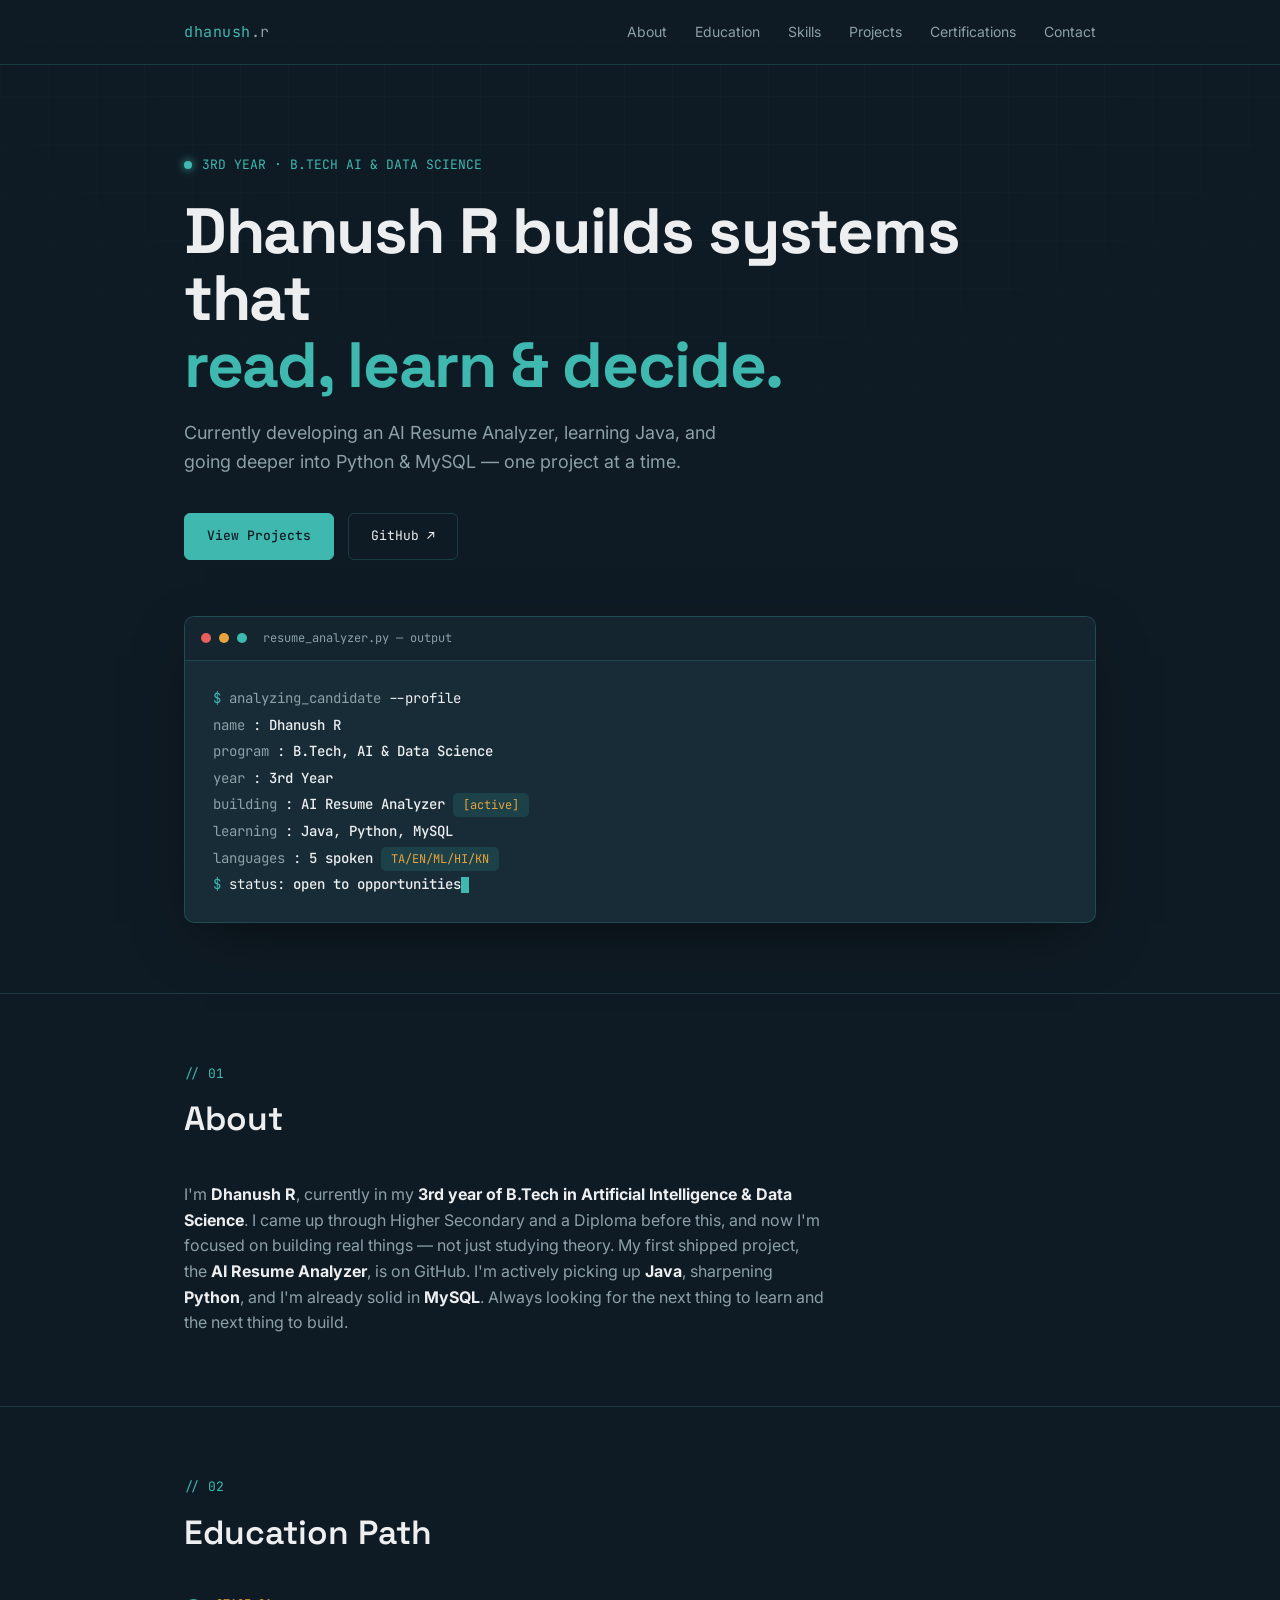
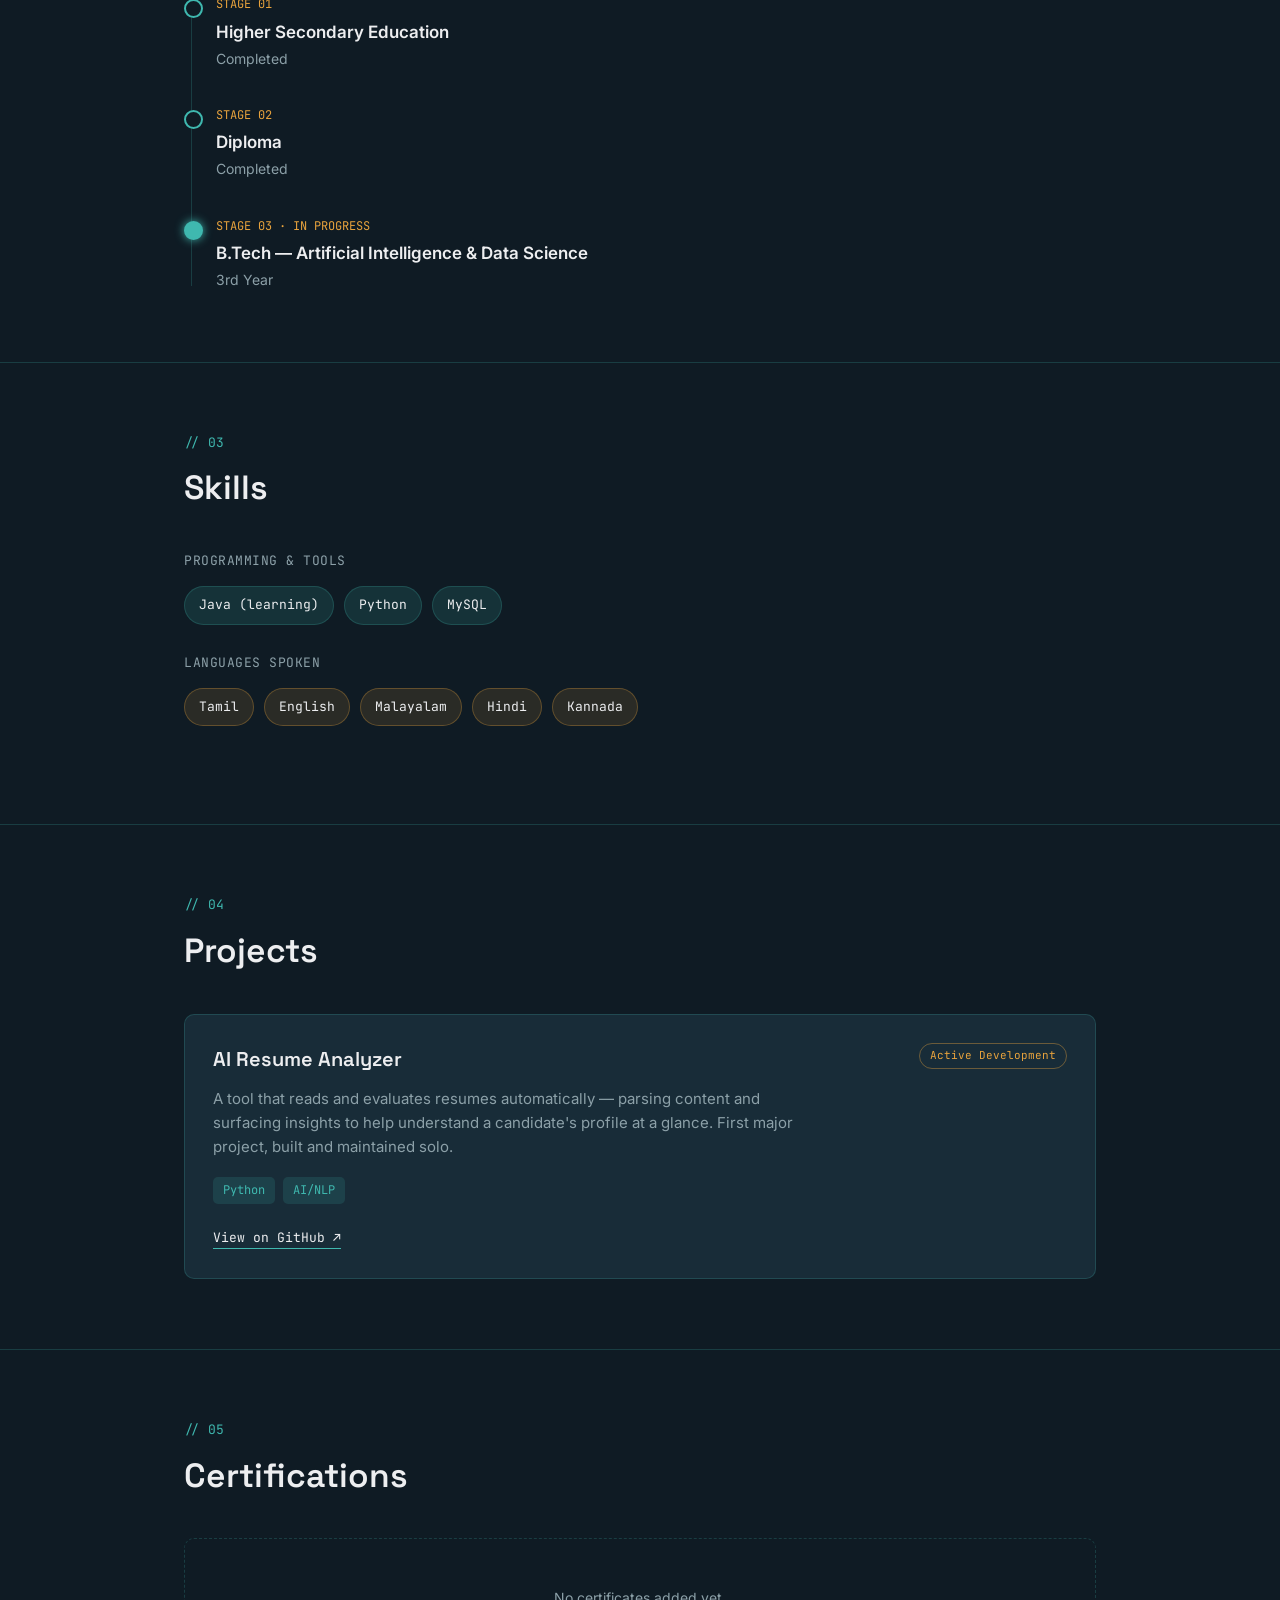
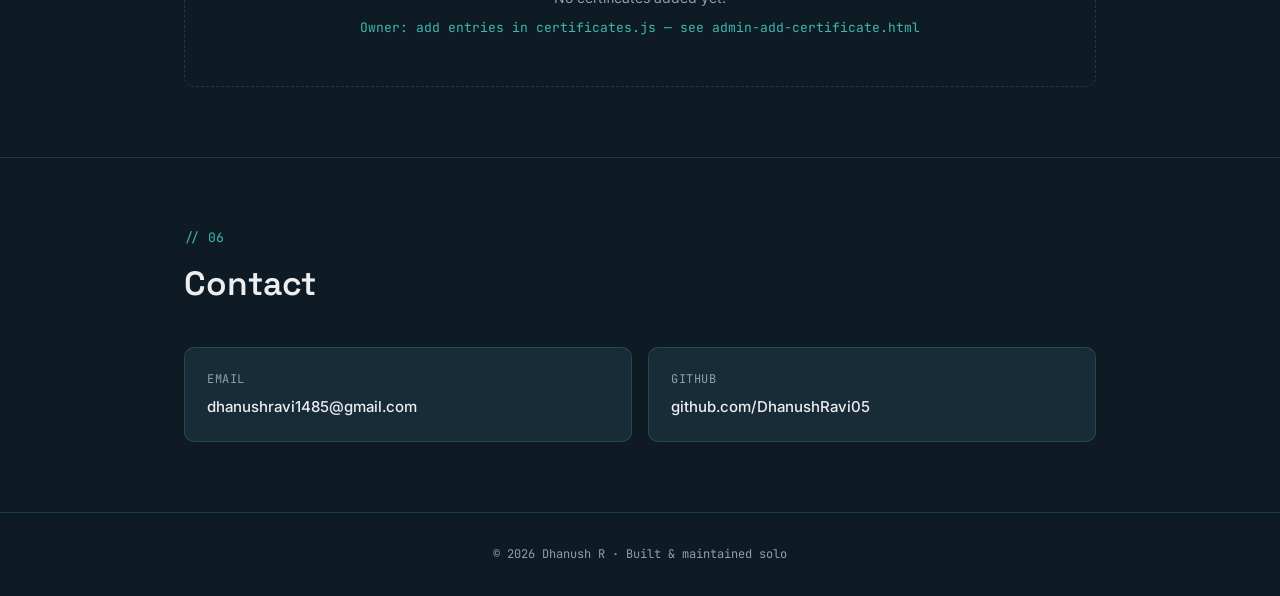
==== index.html @ d1882303 "Add files via upload" ====
<!DOCTYPE html>
<html lang="en">
<head>
<meta charset="UTF-8">
<meta name="viewport" content="width=device-width, initial-scale=1.0">
<title>Dhanush R — B.Tech AI & DS Student | Developer</title>
<meta name="description" content="Dhanush R — B.Tech AI & Data Science student, building AI Resume Analyzer and other projects.">
<link rel="preconnect" href="https://fonts.googleapis.com">
<link href="https://fonts.googleapis.com/css2?family=Space+Grotesk:wght@500;600;700&family=Inter:wght@400;500;600&family=JetBrains+Mono:wght@400;500&display=swap" rel="stylesheet">
<style>
  :root{
    --bg:#0F1B24;
    --bg-alt:#142530;
    --bg-panel:#182C38;
    --accent-cyan:#3FB8AF;
    --accent-cyan-dim:rgba(63,184,175,0.15);
    --accent-amber:#E8A33D;
    --text-primary:#EDEEF0;
    --text-muted:#8CA0A8;
    --border:rgba(63,184,175,0.22);
    --mono:'JetBrains Mono', monospace;
    --display:'Space Grotesk', sans-serif;
    --body-font:'Inter', sans-serif;
  }
  *{margin:0;padding:0;box-sizing:border-box;}
  html{scroll-behavior:smooth;}
  body{
    background:var(--bg);
    color:var(--text-primary);
    font-family:var(--body-font);
    line-height:1.6;
    overflow-x:hidden;
  }
  a{color:inherit;text-decoration:none;}
  .wrap{max-width:960px;margin:0 auto;padding:0 24px;}

  /* background scan grid */
  .grid-bg{
    position:fixed;inset:0;z-index:-1;
    background-image:
      linear-gradient(var(--border) 1px, transparent 1px),
      linear-gradient(90deg, var(--border) 1px, transparent 1px);
    background-size:48px 48px;
    opacity:0.12;
    mask-image:radial-gradient(ellipse 80% 60% at 50% 0%, black 40%, transparent 100%);
  }

  /* NAV */
  nav{
    position:sticky;top:0;z-index:50;
    backdrop-filter:blur(10px);
    background:rgba(15,27,36,0.75);
    border-bottom:1px solid var(--border);
  }
  nav .wrap{display:flex;justify-content:space-between;align-items:center;height:64px;}
  .logo{font-family:var(--mono);font-size:15px;color:var(--accent-cyan);letter-spacing:0.5px;}
  .logo span{color:var(--text-muted);}
  .navlinks{display:flex;gap:28px;font-size:14px;color:var(--text-muted);}
  .navlinks a:hover{color:var(--accent-cyan);}
  .navtoggle{display:none;background:none;border:none;color:var(--text-primary);font-size:22px;cursor:pointer;}
  @media(max-width:640px){
    .navlinks{position:fixed;top:64px;left:0;right:0;background:var(--bg-alt);flex-direction:column;padding:20px 24px;gap:16px;border-bottom:1px solid var(--border);transform:translateY(-150%);transition:transform .3s ease;}
    .navlinks.open{transform:translateY(0);}
    .navtoggle{display:block;}
  }

  /* HERO */
  .hero{padding:90px 0 70px;}
  .eyebrow{
    font-family:var(--mono);font-size:13px;color:var(--accent-cyan);
    display:flex;align-items:center;gap:10px;margin-bottom:22px;
  }
  .eyebrow::before{content:'';width:8px;height:8px;border-radius:50%;background:var(--accent-cyan);box-shadow:0 0 8px var(--accent-cyan);animation:pulse 2s infinite;}
  @keyframes pulse{0%,100%{opacity:1;}50%{opacity:0.3;}}

  .hero h1{
    font-family:var(--display);font-weight:700;
    font-size:clamp(2.4rem, 6vw, 4rem);
    line-height:1.05;letter-spacing:-0.02em;
    margin-bottom:20px;
  }
  .hero h1 .accent{color:var(--accent-cyan);}
  .hero p.tagline{
    font-size:18px;color:var(--text-muted);max-width:540px;margin-bottom:36px;
  }
  .hero-cta{display:flex;gap:14px;flex-wrap:wrap;margin-bottom:56px;}
  .btn{
    font-family:var(--mono);font-size:13px;padding:12px 22px;border-radius:6px;
    border:1px solid var(--border);transition:all .2s ease;display:inline-flex;align-items:center;gap:8px;
  }
  .btn-primary{background:var(--accent-cyan);color:var(--bg);border-color:var(--accent-cyan);font-weight:500;}
  .btn-primary:hover{background:#57c9c1;}
  .btn-ghost:hover{border-color:var(--accent-cyan);color:var(--accent-cyan);}

  /* TERMINAL PANEL — signature element */
  .terminal{
    background:var(--bg-panel);border:1px solid var(--border);border-radius:10px;
    overflow:hidden;box-shadow:0 20px 60px -20px rgba(0,0,0,0.6);
  }
  .terminal-head{
    display:flex;align-items:center;gap:8px;padding:12px 16px;
    background:var(--bg-alt);border-bottom:1px solid var(--border);
  }
  .dot{width:10px;height:10px;border-radius:50%;}
  .dot:nth-child(1){background:#E85D5D;}
  .dot:nth-child(2){background:var(--accent-amber);}
  .dot:nth-child(3){background:var(--accent-cyan);}
  .terminal-title{margin-left:8px;font-family:var(--mono);font-size:12px;color:var(--text-muted);}
  .terminal-body{padding:24px 28px;font-family:var(--mono);font-size:14px;line-height:1.9;min-height:210px;}
  .terminal-body .line{opacity:0;animation:fadeIn .4s forwards;}
  .terminal-body .prompt{color:var(--accent-cyan);}
  .terminal-body .key{color:var(--text-muted);}
  .terminal-body .val{color:var(--text-primary);font-weight:500;}
  .terminal-body .tag{color:var(--accent-amber);}
  .cursor{display:inline-block;width:8px;height:16px;background:var(--accent-cyan);vertical-align:middle;animation:blink 1s step-end infinite;}
  @keyframes fadeIn{to{opacity:1;}}
  @keyframes blink{50%{opacity:0;}}

  @media(prefers-reduced-motion:reduce){
    .terminal-body .line{animation:none;opacity:1;}
    .cursor{animation:none;}
    .eyebrow::before{animation:none;}
  }

  /* SECTIONS */
  section{padding:70px 0;border-top:1px solid var(--border);}
  .section-label{
    font-family:var(--mono);font-size:13px;color:var(--accent-cyan);margin-bottom:8px;
  }
  h2{font-family:var(--display);font-size:clamp(1.5rem,3.5vw,2.1rem);font-weight:600;margin-bottom:36px;}

  /* ABOUT */
  .about-text{max-width:640px;color:var(--text-muted);font-size:16px;}
  .about-text strong{color:var(--text-primary);}

  /* EDUCATION TIMELINE */
  .timeline{position:relative;padding-left:32px;}
  .timeline::before{content:'';position:absolute;left:7px;top:6px;bottom:6px;width:1px;background:var(--border);}
  .tl-item{position:relative;margin-bottom:36px;}
  .tl-item:last-child{margin-bottom:0;}
  .tl-item::before{
    content:'';position:absolute;left:-32px;top:4px;width:15px;height:15px;border-radius:50%;
    background:var(--bg);border:2px solid var(--accent-cyan);
  }
  .tl-item.current::before{background:var(--accent-cyan);box-shadow:0 0 10px var(--accent-cyan);}
  .tl-stage{font-family:var(--mono);font-size:12px;color:var(--accent-amber);margin-bottom:4px;}
  .tl-title{font-weight:600;font-size:17px;margin-bottom:2px;}
  .tl-sub{color:var(--text-muted);font-size:14px;}

  /* SKILLS */
  .skill-group{margin-bottom:28px;}
  .skill-group h3{font-family:var(--mono);font-size:13px;color:var(--text-muted);font-weight:400;margin-bottom:14px;text-transform:uppercase;letter-spacing:0.5px;}
  .chips{display:flex;flex-wrap:wrap;gap:10px;}
  .chip{
    font-family:var(--mono);font-size:13px;padding:8px 14px;border-radius:20px;
    border:1px solid var(--border);background:var(--accent-cyan-dim);color:var(--text-primary);
  }
  .chip.lang{background:rgba(232,163,61,0.12);border-color:rgba(232,163,61,0.3);}

  /* PROJECTS */
  .project-card{
    background:var(--bg-panel);border:1px solid var(--border);border-radius:10px;
    padding:28px;transition:border-color .2s ease, transform .2s ease;
  }
  .project-card:hover{border-color:var(--accent-cyan);transform:translateY(-2px);}
  .project-top{display:flex;justify-content:space-between;align-items:flex-start;gap:16px;flex-wrap:wrap;margin-bottom:12px;}
  .project-title{font-family:var(--display);font-size:20px;font-weight:600;}
  .project-status{font-family:var(--mono);font-size:11px;color:var(--accent-amber);border:1px solid rgba(232,163,61,0.4);padding:3px 10px;border-radius:20px;white-space:nowrap;}
  .project-desc{color:var(--text-muted);font-size:15px;margin-bottom:18px;max-width:600px;}
  .project-tags{display:flex;gap:8px;flex-wrap:wrap;margin-bottom:20px;}
  .tag{font-family:var(--mono);font-size:12px;color:var(--accent-cyan);background:var(--accent-cyan-dim);padding:4px 10px;border-radius:5px;}
  .project-links a{font-family:var(--mono);font-size:13px;color:var(--text-primary);border-bottom:1px solid var(--accent-cyan);padding-bottom:2px;}
  .project-links a:hover{color:var(--accent-cyan);}

  /* CERTIFICATIONS */
  .cert-grid{display:grid;grid-template-columns:repeat(auto-fill,minmax(240px,1fr));gap:16px;}
  .cert-card{
    background:var(--bg-panel);border:1px solid var(--border);border-radius:10px;padding:20px;
  }
  .cert-name{font-weight:600;font-size:15px;margin-bottom:4px;}
  .cert-issuer{color:var(--text-muted);font-size:13px;margin-bottom:10px;}
  .cert-year{font-family:var(--mono);font-size:12px;color:var(--accent-amber);}
  .cert-empty{
    grid-column:1/-1;text-align:center;padding:48px 24px;color:var(--text-muted);
    border:1px dashed var(--border);border-radius:10px;font-size:14px;
  }
  .cert-empty span{display:block;font-family:var(--mono);font-size:13px;color:var(--accent-cyan);margin-top:8px;}

  /* CONTACT */
  .contact-row{display:flex;gap:16px;flex-wrap:wrap;}
  .contact-card{
    flex:1;min-width:220px;background:var(--bg-panel);border:1px solid var(--border);border-radius:10px;
    padding:22px;display:flex;flex-direction:column;gap:6px;transition:border-color .2s ease;
  }
  .contact-card:hover{border-color:var(--accent-cyan);}
  .contact-label{font-family:var(--mono);font-size:12px;color:var(--text-muted);text-transform:uppercase;letter-spacing:0.5px;}
  .contact-value{font-size:15px;font-weight:500;word-break:break-word;}

  footer{padding:32px 0;text-align:center;color:var(--text-muted);font-family:var(--mono);font-size:12px;border-top:1px solid var(--border);}
</style>
</head>
<body>
<div class="grid-bg"></div>

<nav>
  <div class="wrap">
    <div class="logo">dhanush<span>.r</span></div>
    <div class="navlinks" id="navlinks">
      <a href="#about">About</a>
      <a href="#education">Education</a>
      <a href="#skills">Skills</a>
      <a href="#projects">Projects</a>
      <a href="#certifications">Certifications</a>
      <a href="#contact">Contact</a>
    </div>
    <button class="navtoggle" id="navtoggle" aria-label="Toggle menu">&#9776;</button>
  </div>
</nav>

<header class="hero">
  <div class="wrap">
    <div class="eyebrow">3RD YEAR &middot; B.TECH AI &amp; DATA SCIENCE</div>
    <h1>Dhanush R builds systems that<br><span class="accent">read, learn &amp; decide.</span></h1>
    <p class="tagline">Currently developing an AI Resume Analyzer, learning Java, and going deeper into Python &amp; MySQL — one project at a time.</p>
    <div class="hero-cta">
      <a href="#projects" class="btn btn-primary">View Projects</a>
      <a href="https://github.com/DhanushRavi05" target="_blank" class="btn btn-ghost">GitHub &#8599;</a>
    </div>

    <div class="terminal">
      <div class="terminal-head">
        <div class="dot"></div><div class="dot"></div><div class="dot"></div>
        <div class="terminal-title">resume_analyzer.py — output</div>
      </div>
      <div class="terminal-body" id="termBody"></div>
    </div>
  </div>
</header>

<section id="about">
  <div class="wrap">
    <div class="section-label">// 01</div>
    <h2>About</h2>
    <p class="about-text">
      I'm <strong>Dhanush R</strong>, currently in my <strong>3rd year of B.Tech in Artificial Intelligence &amp; Data Science</strong>.
      I came up through Higher Secondary and a Diploma before this, and now I'm focused on building real things —
      not just studying theory. My first shipped project, the <strong>AI Resume Analyzer</strong>, is on GitHub.
      I'm actively picking up <strong>Java</strong>, sharpening <strong>Python</strong>, and I'm already solid in <strong>MySQL</strong>.
      Always looking for the next thing to learn and the next thing to build.
    </p>
  </div>
</section>

<section id="education">
  <div class="wrap">
    <div class="section-label">// 02</div>
    <h2>Education Path</h2>
    <div class="timeline">
      <div class="tl-item">
        <div class="tl-stage">STAGE 01</div>
        <div class="tl-title">Higher Secondary Education</div>
        <div class="tl-sub">Completed</div>
      </div>
      <div class="tl-item">
        <div class="tl-stage">STAGE 02</div>
        <div class="tl-title">Diploma</div>
        <div class="tl-sub">Completed</div>
      </div>
      <div class="tl-item current">
        <div class="tl-stage">STAGE 03 &middot; IN PROGRESS</div>
        <div class="tl-title">B.Tech — Artificial Intelligence &amp; Data Science</div>
        <div class="tl-sub">3rd Year</div>
      </div>
    </div>
  </div>
</section>

<section id="skills">
  <div class="wrap">
    <div class="section-label">// 03</div>
    <h2>Skills</h2>
    <div class="skill-group">
      <h3>Programming &amp; Tools</h3>
      <div class="chips">
        <span class="chip">Java (learning)</span>
        <span class="chip">Python</span>
        <span class="chip">MySQL</span>
      </div>
    </div>
    <div class="skill-group">
      <h3>Languages Spoken</h3>
      <div class="chips">
        <span class="chip lang">Tamil</span>
        <span class="chip lang">English</span>
        <span class="chip lang">Malayalam</span>
        <span class="chip lang">Hindi</span>
        <span class="chip lang">Kannada</span>
      </div>
    </div>
  </div>
</section>

<section id="projects">
  <div class="wrap">
    <div class="section-label">// 04</div>
    <h2>Projects</h2>
    <div class="project-card">
      <div class="project-top">
        <div class="project-title">AI Resume Analyzer</div>
        <div class="project-status">Active Development</div>
      </div>
      <p class="project-desc">
        A tool that reads and evaluates resumes automatically — parsing content and surfacing insights to help
        understand a candidate's profile at a glance. First major project, built and maintained solo.
      </p>
      <div class="project-tags">
        <span class="tag">Python</span>
        <span class="tag">AI/NLP</span>
      </div>
      <div class="project-links">
        <a href="https://github.com/DhanushRavi05" target="_blank">View on GitHub &#8599;</a>
      </div>
    </div>
  </div>
</section>

<section id="certifications">
  <div class="wrap">
    <div class="section-label">// 05</div>
    <h2>Certifications</h2>
    <div class="cert-grid" id="certGrid">
      <!-- populated by certificates.js -->
    </div>
  </div>
</section>

<section id="contact">
  <div class="wrap">
    <div class="section-label">// 06</div>
    <h2>Contact</h2>
    <div class="contact-row">
      <a class="contact-card" href="mailto:dhanushravi1485@gmail.com">
        <span class="contact-label">Email</span>
        <span class="contact-value">dhanushravi1485@gmail.com</span>
      </a>
      <a class="contact-card" href="https://github.com/DhanushRavi05" target="_blank">
        <span class="contact-label">GitHub</span>
        <span class="contact-value">github.com/DhanushRavi05</span>
      </a>
      <!-- LinkedIn card: add once link is shared -->
    </div>
  </div>
</section>

<footer>
  &copy; 2026 Dhanush R &middot; Built &amp; maintained solo
</footer>

<script src="certificates.js"></script>
<script>
  // mobile nav toggle
  document.getElementById('navtoggle').addEventListener('click', function(){
    document.getElementById('navlinks').classList.toggle('open');
  });

  // terminal typing sequence
  const lines = [
    {html:'<span class="prompt">$</span> <span class="key">analyzing_candidate</span> --profile'},
    {html:'<span class="key">name</span>       : <span class="val">Dhanush R</span>'},
    {html:'<span class="key">program</span>    : <span class="val">B.Tech, AI &amp; Data Science</span>'},
    {html:'<span class="key">year</span>       : <span class="val">3rd Year</span>'},
    {html:'<span class="key">building</span>   : <span class="val">AI Resume Analyzer</span> <span class="tag">[active]</span>'},
    {html:'<span class="key">learning</span>   : <span class="val">Java</span>, <span class="val">Python</span>, <span class="val">MySQL</span>'},
    {html:'<span class="key">languages</span>  : <span class="val">5 spoken</span> <span class="tag">TA/EN/ML/HI/KN</span>'},
    {html:'<span class="prompt">$</span> status: <span class="val">open to opportunities</span><span class="cursor"></span>'}
  ];
  const body = document.getElementById('termBody');
  const reduced = window.matchMedia('(prefers-reduced-motion: reduce)').matches;

  function typeLines(){
    lines.forEach((l, i) => {
      const div = document.createElement('div');
      div.className = 'line';
      div.innerHTML = l.html;
      div.style.animationDelay = reduced ? '0s' : (i * 0.28) + 's';
      body.appendChild(div);
    });
  }
  typeLines();

  // populate certificates from certificates.js (window.CERTIFICATES array)
  function renderCerts(){
    const grid = document.getElementById('certGrid');
    const certs = window.CERTIFICATES || [];
    if(certs.length === 0){
      grid.innerHTML = '<div class="cert-empty">No certificates added yet.<span>Owner: add entries in certificates.js — see admin-add-certificate.html</span></div>';
      return;
    }
    grid.innerHTML = certs.map(c => `
      <div class="cert-card">
        <div class="cert-name">${c.name}</div>
        <div class="cert-issuer">${c.issuer}</div>
        <div class="cert-year">${c.year}${c.link ? ' &middot; <a href="'+c.link+'" target="_blank" style="color:var(--accent-cyan)">view</a>' : ''}</div>
      </div>
    `).join('');
  }
  renderCerts();
</script>
</body>
</html>
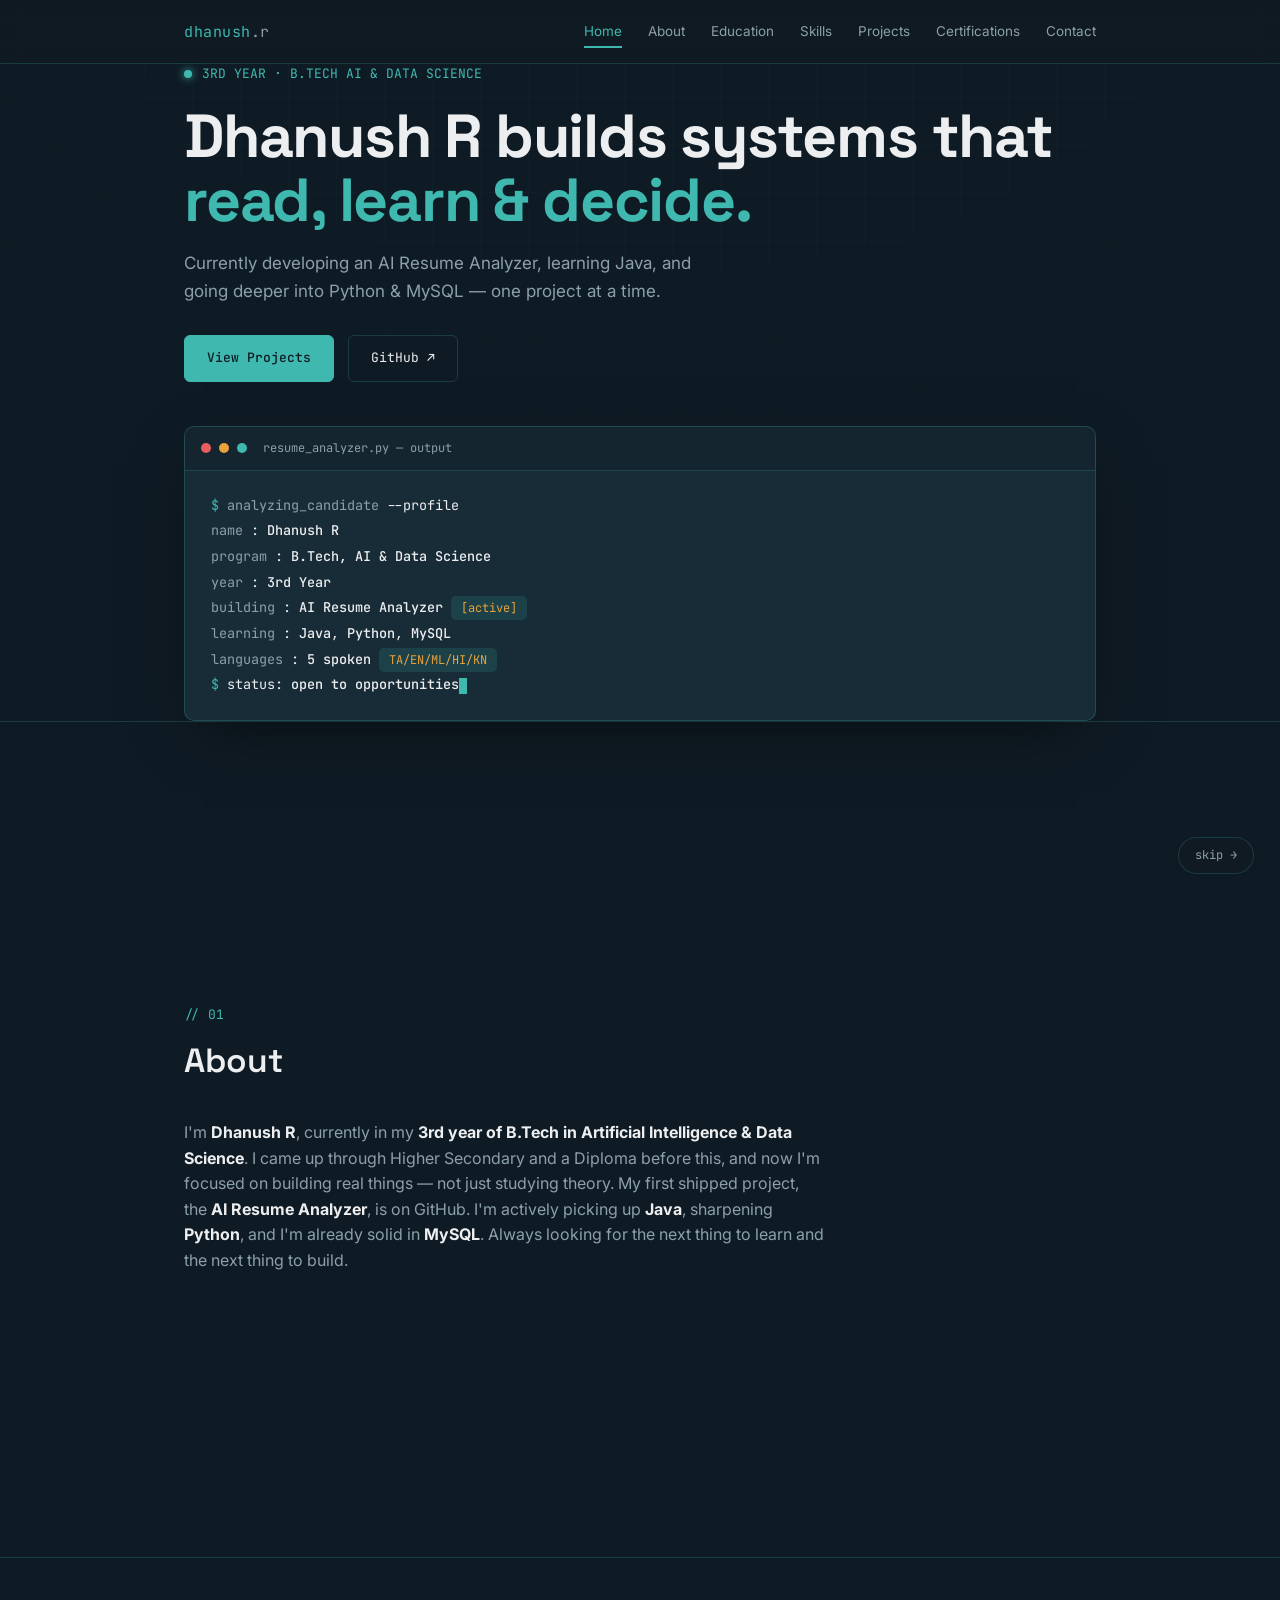
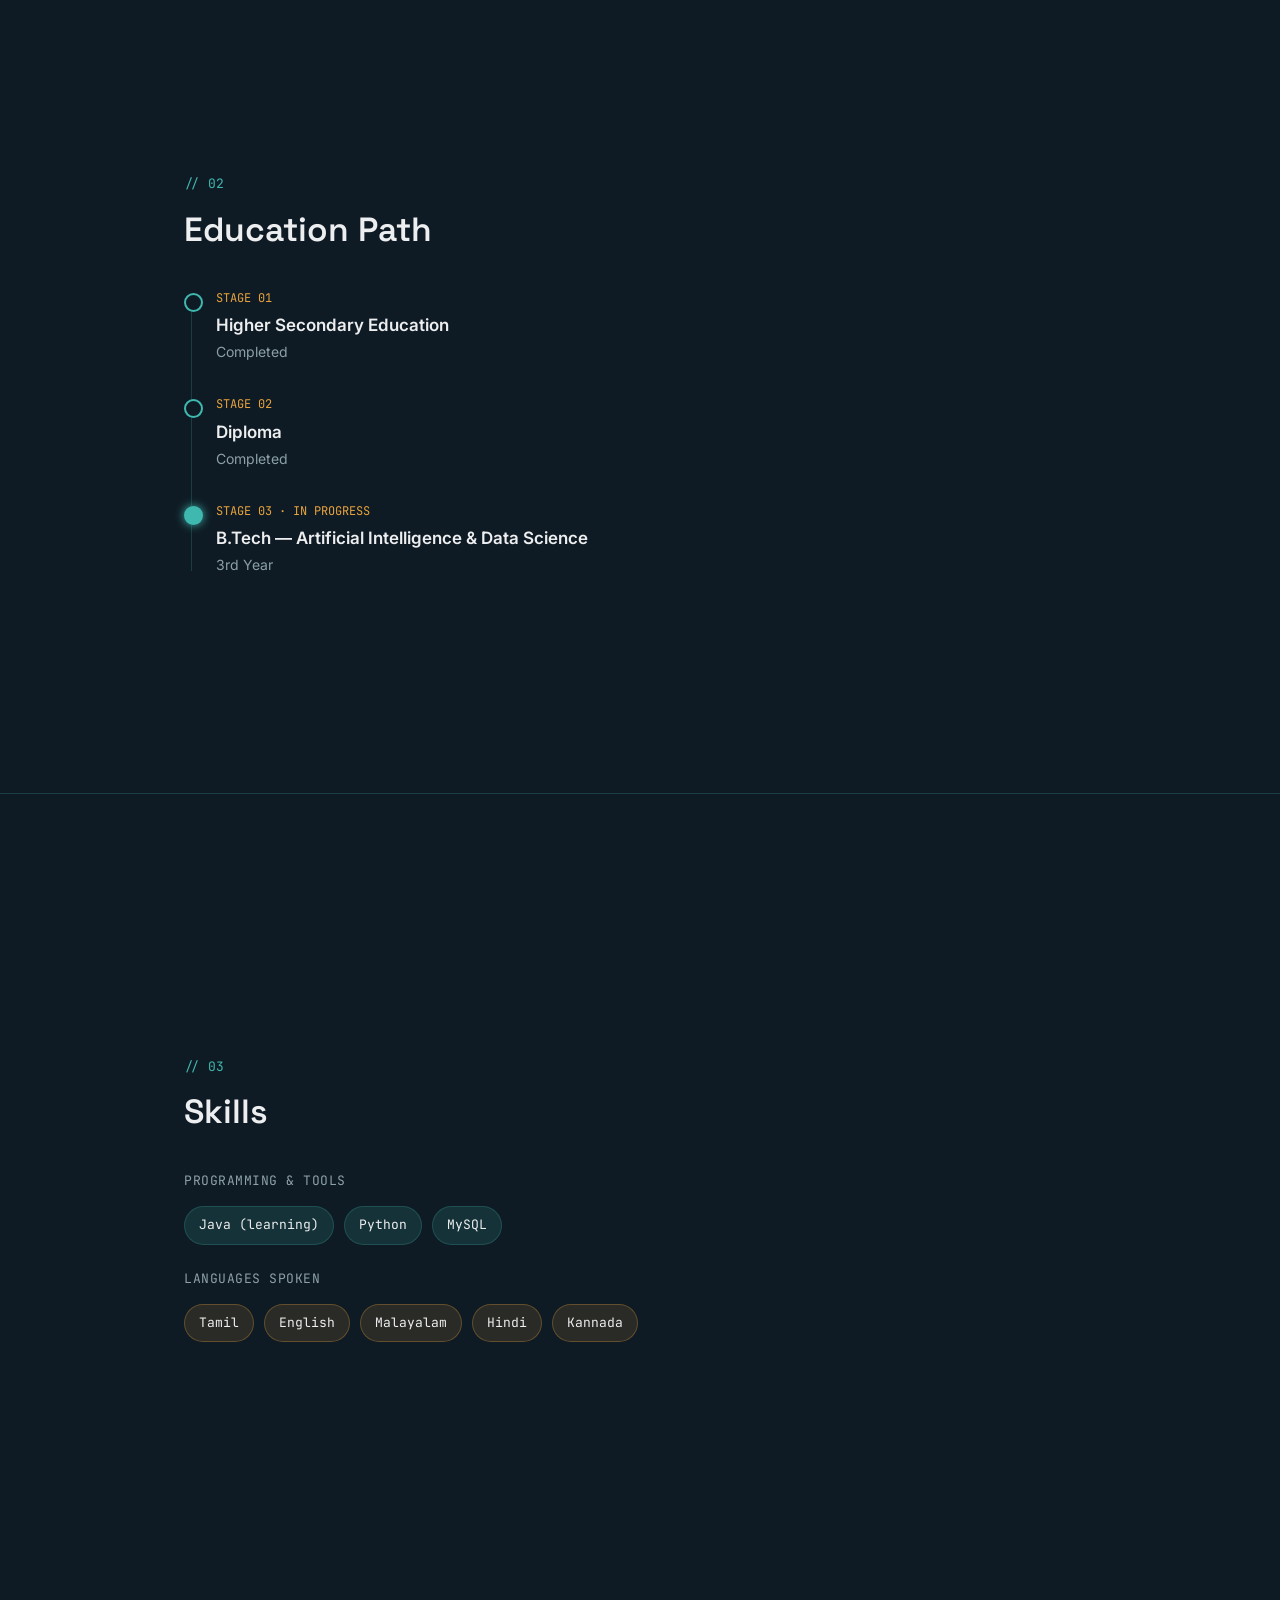
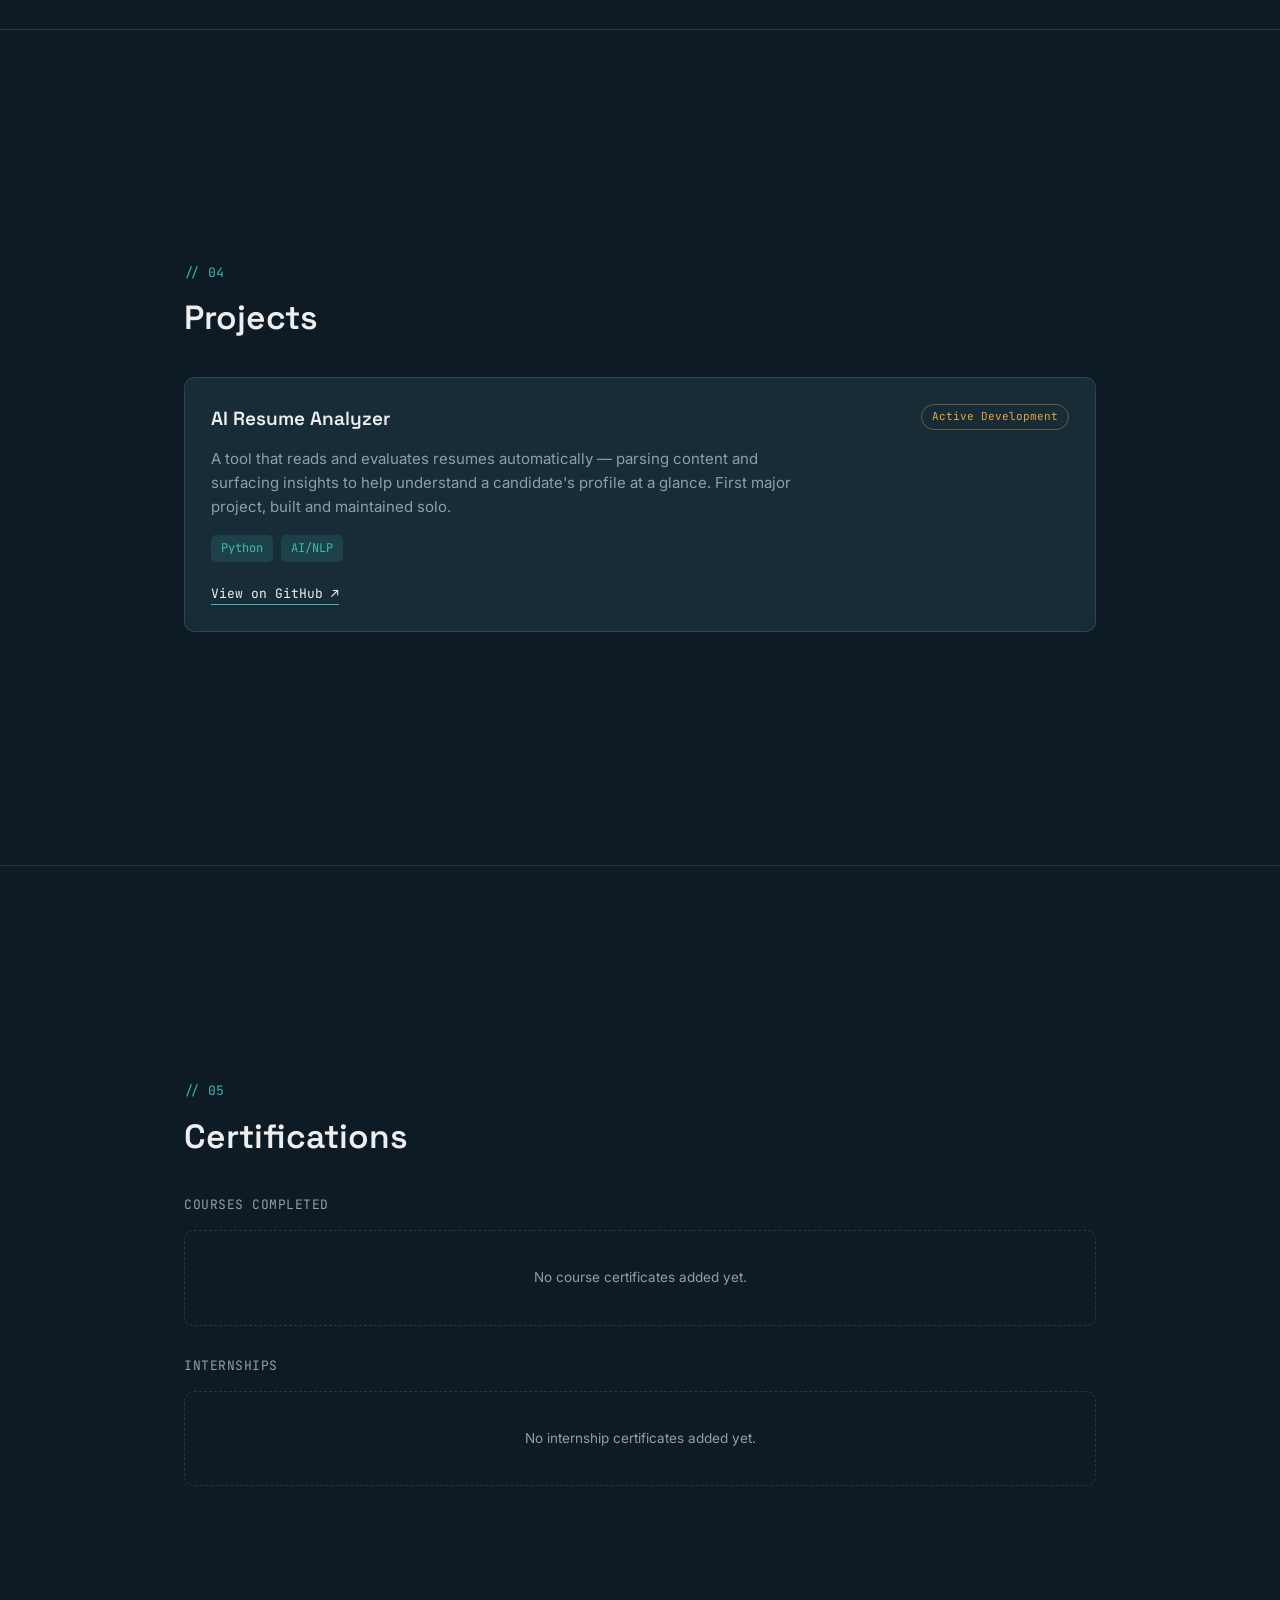
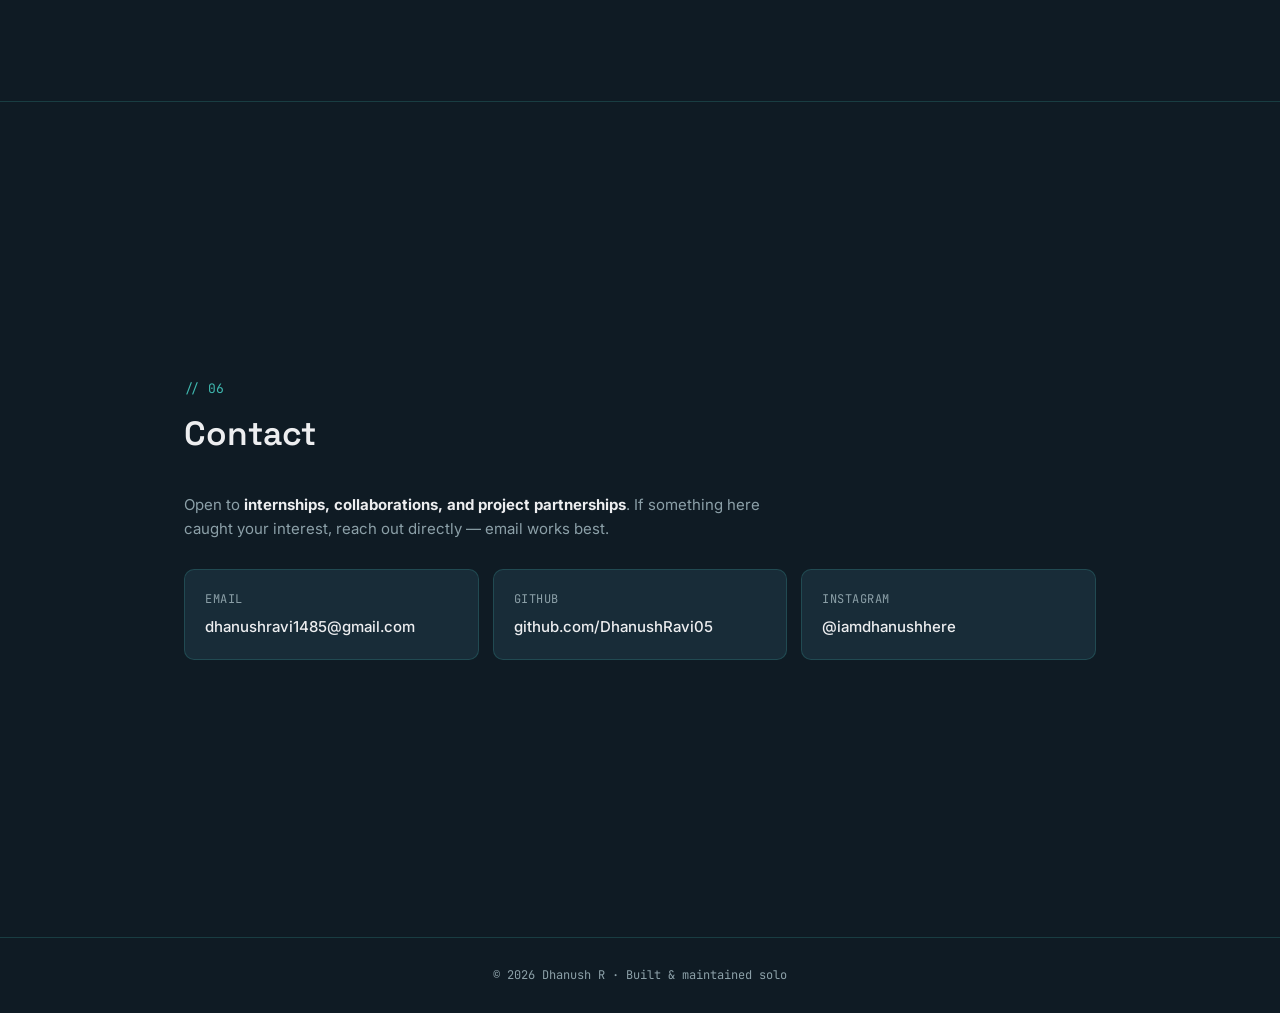
==== commit e6cd36a0: "Add files via upload" ====
--- a/index.html
+++ b/index.html
@@ -21,92 +21,76 @@
     --mono:'JetBrains Mono', monospace;
     --display:'Space Grotesk', sans-serif;
     --body-font:'Inter', sans-serif;
+    --nav-h:64px;
   }
   *{margin:0;padding:0;box-sizing:border-box;}
-  html{scroll-behavior:smooth;}
-  body{
-    background:var(--bg);
-    color:var(--text-primary);
-    font-family:var(--body-font);
-    line-height:1.6;
-    overflow-x:hidden;
-  }
+  html{scroll-behavior:smooth;scroll-snap-type:y proximity;}
+  body{background:var(--bg);color:var(--text-primary);font-family:var(--body-font);line-height:1.6;overflow-x:hidden;}
+  body.locked{overflow:hidden;height:100vh;}
   a{color:inherit;text-decoration:none;}
-  .wrap{max-width:960px;margin:0 auto;padding:0 24px;}
-
-  /* background scan grid */
+  .wrap{max-width:960px;margin:0 auto;padding:0 24px;width:100%;}
+
   .grid-bg{
     position:fixed;inset:0;z-index:-1;
-    background-image:
-      linear-gradient(var(--border) 1px, transparent 1px),
-      linear-gradient(90deg, var(--border) 1px, transparent 1px);
-    background-size:48px 48px;
-    opacity:0.12;
+    background-image:linear-gradient(var(--border) 1px, transparent 1px), linear-gradient(90deg, var(--border) 1px, transparent 1px);
+    background-size:48px 48px;opacity:0.12;
     mask-image:radial-gradient(ellipse 80% 60% at 50% 0%, black 40%, transparent 100%);
   }
 
-  /* NAV */
-  nav{
-    position:sticky;top:0;z-index:50;
-    backdrop-filter:blur(10px);
-    background:rgba(15,27,36,0.75);
-    border-bottom:1px solid var(--border);
-  }
-  nav .wrap{display:flex;justify-content:space-between;align-items:center;height:64px;}
+  #introOverlay{
+    position:fixed;inset:0;z-index:9999;background:var(--bg);
+    display:flex;align-items:center;justify-content:center;padding:24px;
+    transition:opacity .6s ease;
+  }
+  #introOverlay.fade-out{opacity:0;pointer-events:none;}
+  .intro-terminal{width:100%;max-width:640px;background:var(--bg-panel);border:1px solid var(--border);border-radius:10px;overflow:hidden;box-shadow:0 30px 80px -20px rgba(0,0,0,0.7);}
+  .intro-terminal .terminal-head{display:flex;align-items:center;gap:8px;padding:12px 16px;background:var(--bg-alt);border-bottom:1px solid var(--border);}
+  .intro-terminal .terminal-body{padding:26px 28px;font-family:var(--mono);font-size:14px;line-height:2;min-height:230px;}
+  .intro-skip{position:fixed;bottom:26px;right:26px;z-index:10000;font-family:var(--mono);font-size:12px;color:var(--text-muted);border:1px solid var(--border);padding:8px 16px;border-radius:20px;background:rgba(15,27,36,0.6);cursor:pointer;}
+  .intro-skip:hover{color:var(--accent-cyan);border-color:var(--accent-cyan);}
+
+  nav{position:sticky;top:0;z-index:50;height:var(--nav-h);backdrop-filter:blur(10px);background:rgba(15,27,36,0.8);border-bottom:1px solid var(--border);}
+  nav .wrap{display:flex;justify-content:space-between;align-items:center;height:100%;}
   .logo{font-family:var(--mono);font-size:15px;color:var(--accent-cyan);letter-spacing:0.5px;}
   .logo span{color:var(--text-muted);}
-  .navlinks{display:flex;gap:28px;font-size:14px;color:var(--text-muted);}
-  .navlinks a:hover{color:var(--accent-cyan);}
+  .navlinks{display:flex;gap:26px;font-size:13.5px;color:var(--text-muted);}
+  .navlinks a{position:relative;padding:4px 0;}
+  .navlinks a::after{content:'';position:absolute;bottom:-2px;left:0;width:0;height:2px;background:var(--accent-cyan);transition:width .25s ease;}
+  .navlinks a:hover{color:var(--text-primary);}
+  .navlinks a.active{color:var(--accent-cyan);}
+  .navlinks a.active::after{width:100%;}
   .navtoggle{display:none;background:none;border:none;color:var(--text-primary);font-size:22px;cursor:pointer;}
-  @media(max-width:640px){
-    .navlinks{position:fixed;top:64px;left:0;right:0;background:var(--bg-alt);flex-direction:column;padding:20px 24px;gap:16px;border-bottom:1px solid var(--border);transform:translateY(-150%);transition:transform .3s ease;}
+  @media(max-width:680px){
+    .navlinks{position:fixed;top:var(--nav-h);left:0;right:0;background:var(--bg-alt);flex-direction:column;padding:20px 24px;gap:16px;border-bottom:1px solid var(--border);transform:translateY(-150%);transition:transform .3s ease;}
     .navlinks.open{transform:translateY(0);}
     .navtoggle{display:block;}
   }
 
-  /* HERO */
-  .hero{padding:90px 0 70px;}
-  .eyebrow{
-    font-family:var(--mono);font-size:13px;color:var(--accent-cyan);
-    display:flex;align-items:center;gap:10px;margin-bottom:22px;
-  }
+  section{min-height:calc(100vh - var(--nav-h));display:flex;flex-direction:column;justify-content:center;padding:56px 0;border-top:1px solid var(--border);scroll-snap-align:start;scroll-margin-top:var(--nav-h);}
+  #hero{border-top:none;}
+  .section-label{font-family:var(--mono);font-size:13px;color:var(--accent-cyan);margin-bottom:8px;}
+  h2{font-family:var(--display);font-size:clamp(1.5rem,3.5vw,2.1rem);font-weight:600;margin-bottom:32px;}
+
+  .eyebrow{font-family:var(--mono);font-size:13px;color:var(--accent-cyan);display:flex;align-items:center;gap:10px;margin-bottom:20px;}
   .eyebrow::before{content:'';width:8px;height:8px;border-radius:50%;background:var(--accent-cyan);box-shadow:0 0 8px var(--accent-cyan);animation:pulse 2s infinite;}
   @keyframes pulse{0%,100%{opacity:1;}50%{opacity:0.3;}}
-
-  .hero h1{
-    font-family:var(--display);font-weight:700;
-    font-size:clamp(2.4rem, 6vw, 4rem);
-    line-height:1.05;letter-spacing:-0.02em;
-    margin-bottom:20px;
-  }
+  .hero h1{font-family:var(--display);font-weight:700;font-size:clamp(2.2rem,6vw,3.8rem);line-height:1.05;letter-spacing:-0.02em;margin-bottom:18px;}
   .hero h1 .accent{color:var(--accent-cyan);}
-  .hero p.tagline{
-    font-size:18px;color:var(--text-muted);max-width:540px;margin-bottom:36px;
-  }
-  .hero-cta{display:flex;gap:14px;flex-wrap:wrap;margin-bottom:56px;}
-  .btn{
-    font-family:var(--mono);font-size:13px;padding:12px 22px;border-radius:6px;
-    border:1px solid var(--border);transition:all .2s ease;display:inline-flex;align-items:center;gap:8px;
-  }
+  .hero p.tagline{font-size:17px;color:var(--text-muted);max-width:540px;margin-bottom:30px;}
+  .hero-cta{display:flex;gap:14px;flex-wrap:wrap;margin-bottom:44px;}
+  .btn{font-family:var(--mono);font-size:13px;padding:12px 22px;border-radius:6px;border:1px solid var(--border);transition:all .2s ease;display:inline-flex;align-items:center;gap:8px;}
   .btn-primary{background:var(--accent-cyan);color:var(--bg);border-color:var(--accent-cyan);font-weight:500;}
   .btn-primary:hover{background:#57c9c1;}
   .btn-ghost:hover{border-color:var(--accent-cyan);color:var(--accent-cyan);}
 
-  /* TERMINAL PANEL — signature element */
-  .terminal{
-    background:var(--bg-panel);border:1px solid var(--border);border-radius:10px;
-    overflow:hidden;box-shadow:0 20px 60px -20px rgba(0,0,0,0.6);
-  }
-  .terminal-head{
-    display:flex;align-items:center;gap:8px;padding:12px 16px;
-    background:var(--bg-alt);border-bottom:1px solid var(--border);
-  }
+  .terminal{background:var(--bg-panel);border:1px solid var(--border);border-radius:10px;overflow:hidden;box-shadow:0 20px 60px -20px rgba(0,0,0,0.6);}
+  .terminal-head{display:flex;align-items:center;gap:8px;padding:12px 16px;background:var(--bg-alt);border-bottom:1px solid var(--border);}
   .dot{width:10px;height:10px;border-radius:50%;}
   .dot:nth-child(1){background:#E85D5D;}
   .dot:nth-child(2){background:var(--accent-amber);}
   .dot:nth-child(3){background:var(--accent-cyan);}
   .terminal-title{margin-left:8px;font-family:var(--mono);font-size:12px;color:var(--text-muted);}
-  .terminal-body{padding:24px 28px;font-family:var(--mono);font-size:14px;line-height:1.9;min-height:210px;}
+  .terminal-body{padding:22px 26px;font-family:var(--mono);font-size:13.5px;line-height:1.9;}
   .terminal-body .line{opacity:0;animation:fadeIn .4s forwards;}
   .terminal-body .prompt{color:var(--accent-cyan);}
   .terminal-body .key{color:var(--text-muted);}
@@ -115,109 +99,88 @@
   .cursor{display:inline-block;width:8px;height:16px;background:var(--accent-cyan);vertical-align:middle;animation:blink 1s step-end infinite;}
   @keyframes fadeIn{to{opacity:1;}}
   @keyframes blink{50%{opacity:0;}}
-
-  @media(prefers-reduced-motion:reduce){
-    .terminal-body .line{animation:none;opacity:1;}
-    .cursor{animation:none;}
-    .eyebrow::before{animation:none;}
-  }
-
-  /* SECTIONS */
-  section{padding:70px 0;border-top:1px solid var(--border);}
-  .section-label{
-    font-family:var(--mono);font-size:13px;color:var(--accent-cyan);margin-bottom:8px;
-  }
-  h2{font-family:var(--display);font-size:clamp(1.5rem,3.5vw,2.1rem);font-weight:600;margin-bottom:36px;}
-
-  /* ABOUT */
+  @media(prefers-reduced-motion:reduce){.terminal-body .line{animation:none;opacity:1;}.cursor{animation:none;}.eyebrow::before{animation:none;}}
+
   .about-text{max-width:640px;color:var(--text-muted);font-size:16px;}
   .about-text strong{color:var(--text-primary);}
 
-  /* EDUCATION TIMELINE */
   .timeline{position:relative;padding-left:32px;}
   .timeline::before{content:'';position:absolute;left:7px;top:6px;bottom:6px;width:1px;background:var(--border);}
-  .tl-item{position:relative;margin-bottom:36px;}
+  .tl-item{position:relative;margin-bottom:32px;}
   .tl-item:last-child{margin-bottom:0;}
-  .tl-item::before{
-    content:'';position:absolute;left:-32px;top:4px;width:15px;height:15px;border-radius:50%;
-    background:var(--bg);border:2px solid var(--accent-cyan);
-  }
+  .tl-item::before{content:'';position:absolute;left:-32px;top:4px;width:15px;height:15px;border-radius:50%;background:var(--bg);border:2px solid var(--accent-cyan);}
   .tl-item.current::before{background:var(--accent-cyan);box-shadow:0 0 10px var(--accent-cyan);}
   .tl-stage{font-family:var(--mono);font-size:12px;color:var(--accent-amber);margin-bottom:4px;}
   .tl-title{font-weight:600;font-size:17px;margin-bottom:2px;}
   .tl-sub{color:var(--text-muted);font-size:14px;}
 
-  /* SKILLS */
-  .skill-group{margin-bottom:28px;}
+  .skill-group{margin-bottom:24px;}
   .skill-group h3{font-family:var(--mono);font-size:13px;color:var(--text-muted);font-weight:400;margin-bottom:14px;text-transform:uppercase;letter-spacing:0.5px;}
   .chips{display:flex;flex-wrap:wrap;gap:10px;}
-  .chip{
-    font-family:var(--mono);font-size:13px;padding:8px 14px;border-radius:20px;
-    border:1px solid var(--border);background:var(--accent-cyan-dim);color:var(--text-primary);
-  }
+  .chip{font-family:var(--mono);font-size:13px;padding:8px 14px;border-radius:20px;border:1px solid var(--border);background:var(--accent-cyan-dim);color:var(--text-primary);}
   .chip.lang{background:rgba(232,163,61,0.12);border-color:rgba(232,163,61,0.3);}
 
-  /* PROJECTS */
-  .project-card{
-    background:var(--bg-panel);border:1px solid var(--border);border-radius:10px;
-    padding:28px;transition:border-color .2s ease, transform .2s ease;
-  }
+  .project-card{background:var(--bg-panel);border:1px solid var(--border);border-radius:10px;padding:26px;transition:border-color .2s ease, transform .2s ease;}
   .project-card:hover{border-color:var(--accent-cyan);transform:translateY(-2px);}
   .project-top{display:flex;justify-content:space-between;align-items:flex-start;gap:16px;flex-wrap:wrap;margin-bottom:12px;}
-  .project-title{font-family:var(--display);font-size:20px;font-weight:600;}
+  .project-title{font-family:var(--display);font-size:19px;font-weight:600;}
   .project-status{font-family:var(--mono);font-size:11px;color:var(--accent-amber);border:1px solid rgba(232,163,61,0.4);padding:3px 10px;border-radius:20px;white-space:nowrap;}
-  .project-desc{color:var(--text-muted);font-size:15px;margin-bottom:18px;max-width:600px;}
-  .project-tags{display:flex;gap:8px;flex-wrap:wrap;margin-bottom:20px;}
+  .project-desc{color:var(--text-muted);font-size:15px;margin-bottom:16px;max-width:600px;}
+  .project-tags{display:flex;gap:8px;flex-wrap:wrap;margin-bottom:18px;}
   .tag{font-family:var(--mono);font-size:12px;color:var(--accent-cyan);background:var(--accent-cyan-dim);padding:4px 10px;border-radius:5px;}
   .project-links a{font-family:var(--mono);font-size:13px;color:var(--text-primary);border-bottom:1px solid var(--accent-cyan);padding-bottom:2px;}
   .project-links a:hover{color:var(--accent-cyan);}
 
-  /* CERTIFICATIONS */
-  .cert-grid{display:grid;grid-template-columns:repeat(auto-fill,minmax(240px,1fr));gap:16px;}
-  .cert-card{
-    background:var(--bg-panel);border:1px solid var(--border);border-radius:10px;padding:20px;
-  }
+  .cert-subhead{font-family:var(--mono);font-size:13px;color:var(--text-muted);text-transform:uppercase;letter-spacing:0.5px;margin:0 0 14px;}
+  .cert-group{margin-bottom:30px;}
+  .cert-group:last-child{margin-bottom:0;}
+  .cert-grid{display:grid;grid-template-columns:repeat(auto-fill,minmax(230px,1fr));gap:14px;}
+  .cert-card{background:var(--bg-panel);border:1px solid var(--border);border-radius:10px;padding:18px;}
   .cert-name{font-weight:600;font-size:15px;margin-bottom:4px;}
   .cert-issuer{color:var(--text-muted);font-size:13px;margin-bottom:10px;}
   .cert-year{font-family:var(--mono);font-size:12px;color:var(--accent-amber);}
-  .cert-empty{
-    grid-column:1/-1;text-align:center;padding:48px 24px;color:var(--text-muted);
-    border:1px dashed var(--border);border-radius:10px;font-size:14px;
-  }
-  .cert-empty span{display:block;font-family:var(--mono);font-size:13px;color:var(--accent-cyan);margin-top:8px;}
-
-  /* CONTACT */
-  .contact-row{display:flex;gap:16px;flex-wrap:wrap;}
-  .contact-card{
-    flex:1;min-width:220px;background:var(--bg-panel);border:1px solid var(--border);border-radius:10px;
-    padding:22px;display:flex;flex-direction:column;gap:6px;transition:border-color .2s ease;
-  }
+  .cert-link{color:var(--accent-cyan);}
+  .cert-empty{grid-column:1/-1;text-align:center;padding:36px 24px;color:var(--text-muted);border:1px dashed var(--border);border-radius:10px;font-size:13.5px;}
+
+  .contact-note{color:var(--text-muted);font-size:15px;max-width:600px;margin-bottom:28px;}
+  .contact-note strong{color:var(--text-primary);}
+  .contact-row{display:flex;gap:14px;flex-wrap:wrap;}
+  .contact-card{flex:1;min-width:200px;background:var(--bg-panel);border:1px solid var(--border);border-radius:10px;padding:20px;display:flex;flex-direction:column;gap:6px;transition:border-color .2s ease;}
   .contact-card:hover{border-color:var(--accent-cyan);}
   .contact-label{font-family:var(--mono);font-size:12px;color:var(--text-muted);text-transform:uppercase;letter-spacing:0.5px;}
   .contact-value{font-size:15px;font-weight:500;word-break:break-word;}
 
-  footer{padding:32px 0;text-align:center;color:var(--text-muted);font-family:var(--mono);font-size:12px;border-top:1px solid var(--border);}
+  footer{padding:28px 0;text-align:center;color:var(--text-muted);font-family:var(--mono);font-size:12px;border-top:1px solid var(--border);scroll-snap-align:start;}
 </style>
 </head>
-<body>
+<body class="locked">
 <div class="grid-bg"></div>
+
+<div id="introOverlay">
+  <div class="intro-terminal">
+    <div class="terminal-head"><div class="dot"></div><div class="dot"></div><div class="dot"></div><div class="terminal-title">booting_portfolio.sh</div></div>
+    <div class="terminal-body" id="introBody"></div>
+  </div>
+</div>
+<div class="intro-skip" id="introSkip">skip &#8594;</div>
 
 <nav>
   <div class="wrap">
     <div class="logo">dhanush<span>.r</span></div>
     <div class="navlinks" id="navlinks">
-      <a href="#about">About</a>
-      <a href="#education">Education</a>
-      <a href="#skills">Skills</a>
-      <a href="#projects">Projects</a>
-      <a href="#certifications">Certifications</a>
-      <a href="#contact">Contact</a>
+      <a href="#hero" data-nav>Home</a>
+      <a href="#about" data-nav>About</a>
+      <a href="#education" data-nav>Education</a>
+      <a href="#skills" data-nav>Skills</a>
+      <a href="#projects" data-nav>Projects</a>
+      <a href="#certifications" data-nav>Certifications</a>
+      <a href="#contact" data-nav>Contact</a>
     </div>
     <button class="navtoggle" id="navtoggle" aria-label="Toggle menu">&#9776;</button>
   </div>
 </nav>
 
-<header class="hero">
+<header class="hero" id="hero">
   <div class="wrap">
     <div class="eyebrow">3RD YEAR &middot; B.TECH AI &amp; DATA SCIENCE</div>
     <h1>Dhanush R builds systems that<br><span class="accent">read, learn &amp; decide.</span></h1>
@@ -226,12 +189,8 @@
       <a href="#projects" class="btn btn-primary">View Projects</a>
       <a href="https://github.com/DhanushRavi05" target="_blank" class="btn btn-ghost">GitHub &#8599;</a>
     </div>
-
     <div class="terminal">
-      <div class="terminal-head">
-        <div class="dot"></div><div class="dot"></div><div class="dot"></div>
-        <div class="terminal-title">resume_analyzer.py — output</div>
-      </div>
+      <div class="terminal-head"><div class="dot"></div><div class="dot"></div><div class="dot"></div><div class="terminal-title">resume_analyzer.py — output</div></div>
       <div class="terminal-body" id="termBody"></div>
     </div>
   </div>
@@ -256,21 +215,9 @@
     <div class="section-label">// 02</div>
     <h2>Education Path</h2>
     <div class="timeline">
-      <div class="tl-item">
-        <div class="tl-stage">STAGE 01</div>
-        <div class="tl-title">Higher Secondary Education</div>
-        <div class="tl-sub">Completed</div>
-      </div>
-      <div class="tl-item">
-        <div class="tl-stage">STAGE 02</div>
-        <div class="tl-title">Diploma</div>
-        <div class="tl-sub">Completed</div>
-      </div>
-      <div class="tl-item current">
-        <div class="tl-stage">STAGE 03 &middot; IN PROGRESS</div>
-        <div class="tl-title">B.Tech — Artificial Intelligence &amp; Data Science</div>
-        <div class="tl-sub">3rd Year</div>
-      </div>
+      <div class="tl-item"><div class="tl-stage">STAGE 01</div><div class="tl-title">Higher Secondary Education</div><div class="tl-sub">Completed</div></div>
+      <div class="tl-item"><div class="tl-stage">STAGE 02</div><div class="tl-title">Diploma</div><div class="tl-sub">Completed</div></div>
+      <div class="tl-item current"><div class="tl-stage">STAGE 03 &middot; IN PROGRESS</div><div class="tl-title">B.Tech — Artificial Intelligence &amp; Data Science</div><div class="tl-sub">3rd Year</div></div>
     </div>
   </div>
 </section>
@@ -281,21 +228,11 @@
     <h2>Skills</h2>
     <div class="skill-group">
       <h3>Programming &amp; Tools</h3>
-      <div class="chips">
-        <span class="chip">Java (learning)</span>
-        <span class="chip">Python</span>
-        <span class="chip">MySQL</span>
-      </div>
+      <div class="chips"><span class="chip">Java (learning)</span><span class="chip">Python</span><span class="chip">MySQL</span></div>
     </div>
     <div class="skill-group">
       <h3>Languages Spoken</h3>
-      <div class="chips">
-        <span class="chip lang">Tamil</span>
-        <span class="chip lang">English</span>
-        <span class="chip lang">Malayalam</span>
-        <span class="chip lang">Hindi</span>
-        <span class="chip lang">Kannada</span>
-      </div>
+      <div class="chips"><span class="chip lang">Tamil</span><span class="chip lang">English</span><span class="chip lang">Malayalam</span><span class="chip lang">Hindi</span><span class="chip lang">Kannada</span></div>
     </div>
   </div>
 </section>
@@ -309,17 +246,9 @@
         <div class="project-title">AI Resume Analyzer</div>
         <div class="project-status">Active Development</div>
       </div>
-      <p class="project-desc">
-        A tool that reads and evaluates resumes automatically — parsing content and surfacing insights to help
-        understand a candidate's profile at a glance. First major project, built and maintained solo.
-      </p>
-      <div class="project-tags">
-        <span class="tag">Python</span>
-        <span class="tag">AI/NLP</span>
-      </div>
-      <div class="project-links">
-        <a href="https://github.com/DhanushRavi05" target="_blank">View on GitHub &#8599;</a>
-      </div>
+      <p class="project-desc">A tool that reads and evaluates resumes automatically — parsing content and surfacing insights to help understand a candidate's profile at a glance. First major project, built and maintained solo.</p>
+      <div class="project-tags"><span class="tag">Python</span><span class="tag">AI/NLP</span></div>
+      <div class="project-links"><a href="https://github.com/DhanushRavi05" target="_blank">View on GitHub &#8599;</a></div>
     </div>
   </div>
 </section>
@@ -328,8 +257,13 @@
   <div class="wrap">
     <div class="section-label">// 05</div>
     <h2>Certifications</h2>
-    <div class="cert-grid" id="certGrid">
-      <!-- populated by certificates.js -->
+    <div class="cert-group">
+      <div class="cert-subhead">Courses Completed</div>
+      <div class="cert-grid" id="certGridCourse"></div>
+    </div>
+    <div class="cert-group">
+      <div class="cert-subhead">Internships</div>
+      <div class="cert-grid" id="certGridIntern"></div>
     </div>
   </div>
 </section>
@@ -338,33 +272,57 @@
   <div class="wrap">
     <div class="section-label">// 06</div>
     <h2>Contact</h2>
+    <p class="contact-note">Open to <strong>internships, collaborations, and project partnerships</strong>. If something here caught your interest, reach out directly — email works best.</p>
     <div class="contact-row">
-      <a class="contact-card" href="mailto:dhanushravi1485@gmail.com">
-        <span class="contact-label">Email</span>
-        <span class="contact-value">dhanushravi1485@gmail.com</span>
+      <a class="contact-card" href="mailto:dhanushravi1485@gmail.com?subject=Let's connect">
+        <span class="contact-label">Email</span><span class="contact-value">dhanushravi1485@gmail.com</span>
       </a>
       <a class="contact-card" href="https://github.com/DhanushRavi05" target="_blank">
-        <span class="contact-label">GitHub</span>
-        <span class="contact-value">github.com/DhanushRavi05</span>
+        <span class="contact-label">GitHub</span><span class="contact-value">github.com/DhanushRavi05</span>
       </a>
-      <!-- LinkedIn card: add once link is shared -->
-    </div>
-  </div>
-</section>
-
-<footer>
-  &copy; 2026 Dhanush R &middot; Built &amp; maintained solo
-</footer>
-
-<script src="certificates.js"></script>
+      <a class="contact-card" href="https://www.instagram.com/iamdhanushhere" target="_blank">
+        <span class="contact-label">Instagram</span><span class="contact-value">@iamdhanushhere</span>
+      </a>
+    </div>
+  </div>
+</section>
+
+<footer>&copy; 2026 Dhanush R &middot; Built &amp; maintained solo</footer>
+
 <script>
-  // mobile nav toggle
-  document.getElementById('navtoggle').addEventListener('click', function(){
-    document.getElementById('navlinks').classList.toggle('open');
-  });
-
-  // terminal typing sequence
-  const lines = [
+  const introLines = [
+    {html:'<span class="prompt">$</span> <span class="key">./boot_portfolio.sh</span>'},
+    {html:'<span class="key">loading</span>       : <span class="val">education, skills, projects</span>'},
+    {html:'<span class="key">candidate</span>     : <span class="val">Dhanush R</span>'},
+    {html:'<span class="key">status</span>        : <span class="val">initializing UI</span> <span class="tag">[ok]</span>'},
+    {html:'<span class="prompt">$</span> ready<span class="cursor"></span>'}
+  ];
+  const introBody = document.getElementById('introBody');
+  const introOverlay = document.getElementById('introOverlay');
+  const reduced = window.matchMedia('(prefers-reduced-motion: reduce)').matches;
+
+  function typeInto(container, lines, gap, onDone){
+    lines.forEach((l,i)=>{
+      const div = document.createElement('div');
+      div.className='line';
+      div.innerHTML = l.html;
+      div.style.animationDelay = reduced ? '0s' : (i*gap)+'s';
+      container.appendChild(div);
+    });
+    const total = reduced ? 0 : lines.length*gap*1000 + 500;
+    setTimeout(onDone, total);
+  }
+
+  function dismissIntro(){
+    introOverlay.classList.add('fade-out');
+    document.body.classList.remove('locked');
+    setTimeout(()=>{ introOverlay.style.display='none'; }, 650);
+  }
+
+  document.getElementById('introSkip').addEventListener('click', dismissIntro);
+  typeInto(introBody, introLines, 0.32, dismissIntro);
+
+  const heroLines = [
     {html:'<span class="prompt">$</span> <span class="key">analyzing_candidate</span> --profile'},
     {html:'<span class="key">name</span>       : <span class="val">Dhanush R</span>'},
     {html:'<span class="key">program</span>    : <span class="val">B.Tech, AI &amp; Data Science</span>'},
@@ -374,37 +332,43 @@
     {html:'<span class="key">languages</span>  : <span class="val">5 spoken</span> <span class="tag">TA/EN/ML/HI/KN</span>'},
     {html:'<span class="prompt">$</span> status: <span class="val">open to opportunities</span><span class="cursor"></span>'}
   ];
-  const body = document.getElementById('termBody');
-  const reduced = window.matchMedia('(prefers-reduced-motion: reduce)').matches;
-
-  function typeLines(){
-    lines.forEach((l, i) => {
-      const div = document.createElement('div');
-      div.className = 'line';
-      div.innerHTML = l.html;
-      div.style.animationDelay = reduced ? '0s' : (i * 0.28) + 's';
-      body.appendChild(div);
+  typeInto(document.getElementById('termBody'), heroLines, 0.28, ()=>{});
+
+  document.getElementById('navtoggle').addEventListener('click', function(){
+    document.getElementById('navlinks').classList.toggle('open');
+  });
+  document.querySelectorAll('#navlinks a').forEach(a=>{
+    a.addEventListener('click', ()=> document.getElementById('navlinks').classList.remove('open'));
+  });
+
+  const navLinks = document.querySelectorAll('[data-nav]');
+  const sections = document.querySelectorAll('section, header');
+  const observer = new IntersectionObserver((entries)=>{
+    entries.forEach(entry=>{
+      if(entry.isIntersecting){
+        const id = entry.target.getAttribute('id');
+        navLinks.forEach(l=> l.classList.toggle('active', l.getAttribute('href') === '#'+id));
+      }
     });
-  }
-  typeLines();
-
-  // populate certificates from certificates.js (window.CERTIFICATES array)
-  function renderCerts(){
-    const grid = document.getElementById('certGrid');
-    const certs = window.CERTIFICATES || [];
-    if(certs.length === 0){
-      grid.innerHTML = '<div class="cert-empty">No certificates added yet.<span>Owner: add entries in certificates.js — see admin-add-certificate.html</span></div>';
-      return;
-    }
-    grid.innerHTML = certs.map(c => `
-      <div class="cert-card">
-        <div class="cert-name">${c.name}</div>
-        <div class="cert-issuer">${c.issuer}</div>
-        <div class="cert-year">${c.year}${c.link ? ' &middot; <a href="'+c.link+'" target="_blank" style="color:var(--accent-cyan)">view</a>' : ''}</div>
-      </div>
-    `).join('');
-  }
-  renderCerts();
+  }, {threshold:0.5});
+  sections.forEach(s=> observer.observe(s));
+
+  fetch('certificates.json').then(r=>r.json()).then(renderCerts).catch(()=>renderCerts([]));
+
+  function renderCerts(certs){
+    const courses = certs.filter(c=> c.category !== 'internship');
+    const interns = certs.filter(c=> c.category === 'internship');
+    document.getElementById('certGridCourse').innerHTML = courses.length ? courses.map(certCard).join('') : '<div class="cert-empty">No course certificates added yet.</div>';
+    document.getElementById('certGridIntern').innerHTML = interns.length ? interns.map(certCard).join('') : '<div class="cert-empty">No internship certificates added yet.</div>';
+  }
+
+  function certCard(c){
+    return `<div class="cert-card">
+      <div class="cert-name">${c.name}</div>
+      <div class="cert-issuer">${c.issuer}</div>
+      <div class="cert-year">${c.year}${c.link ? ' &middot; <a class="cert-link" href="'+c.link+'" target="_blank">view</a>' : ''}</div>
+    </div>`;
+  }
 </script>
 </body>
 </html>
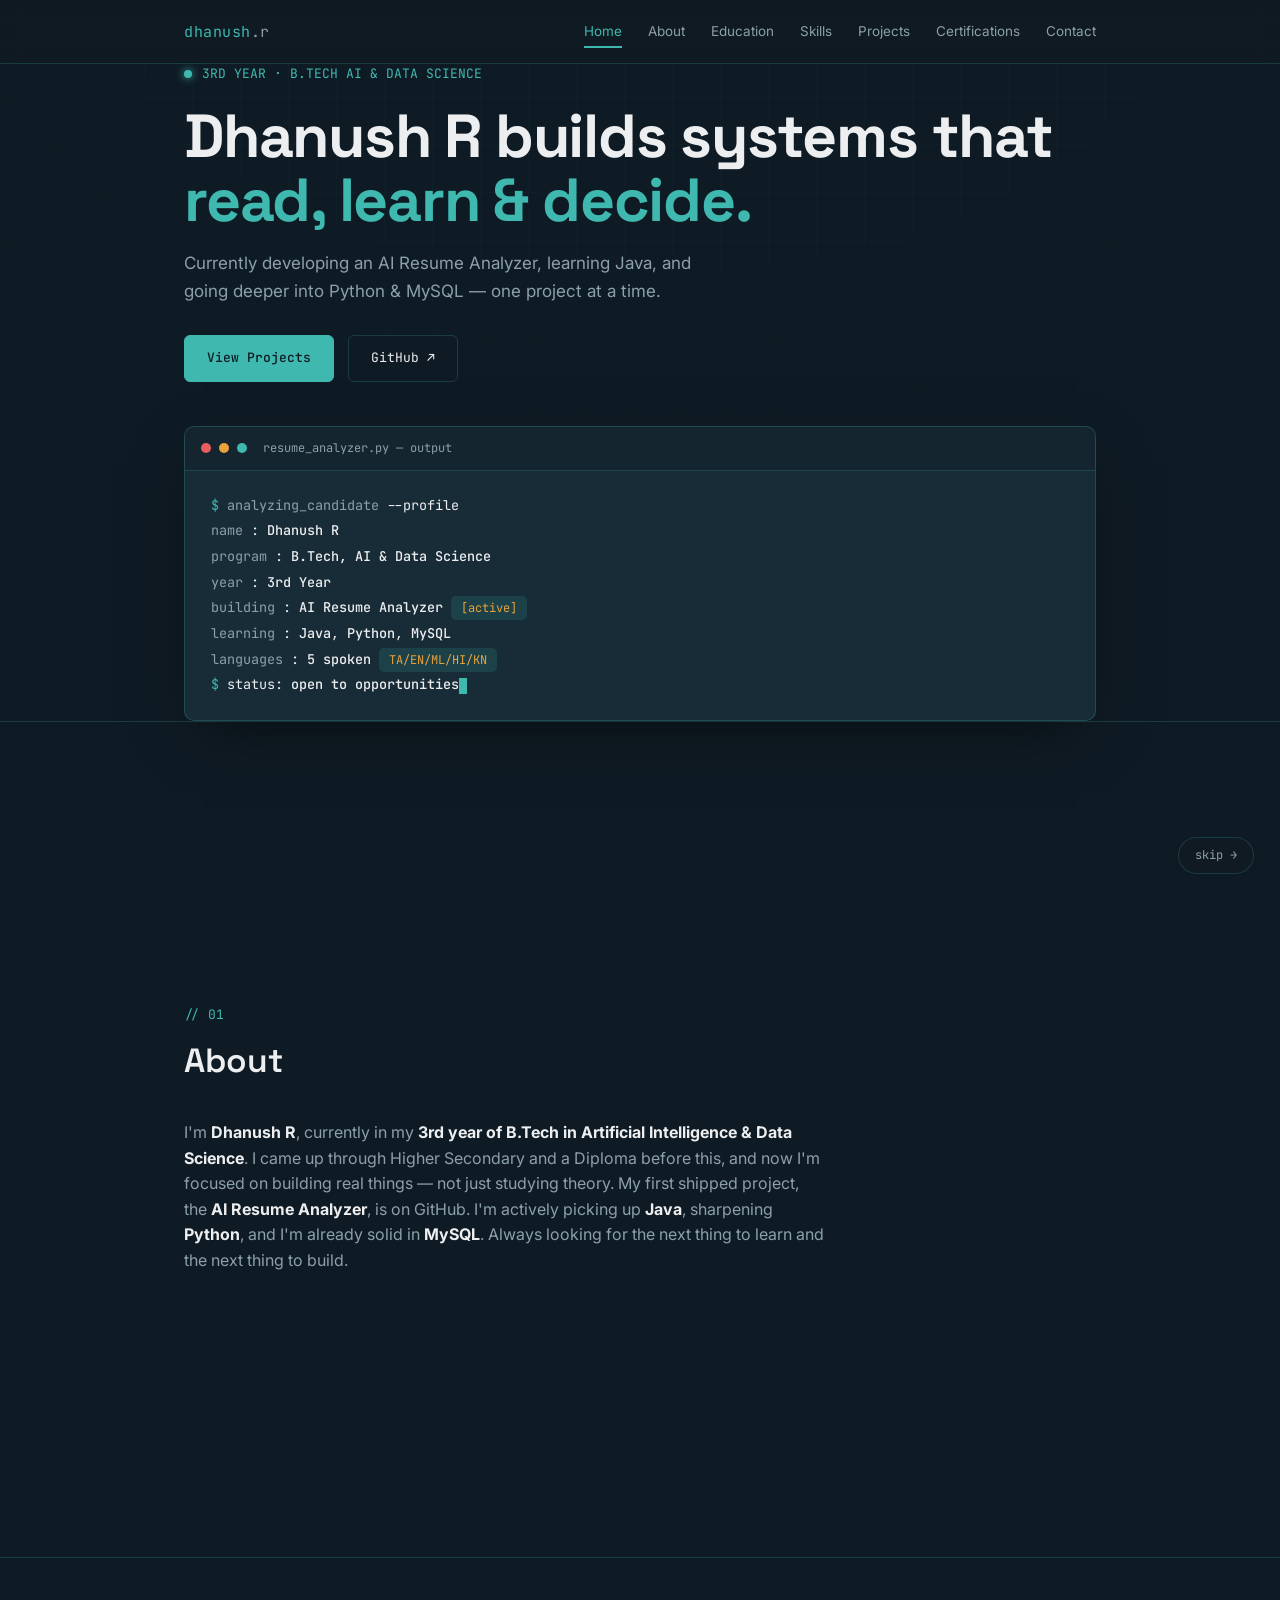
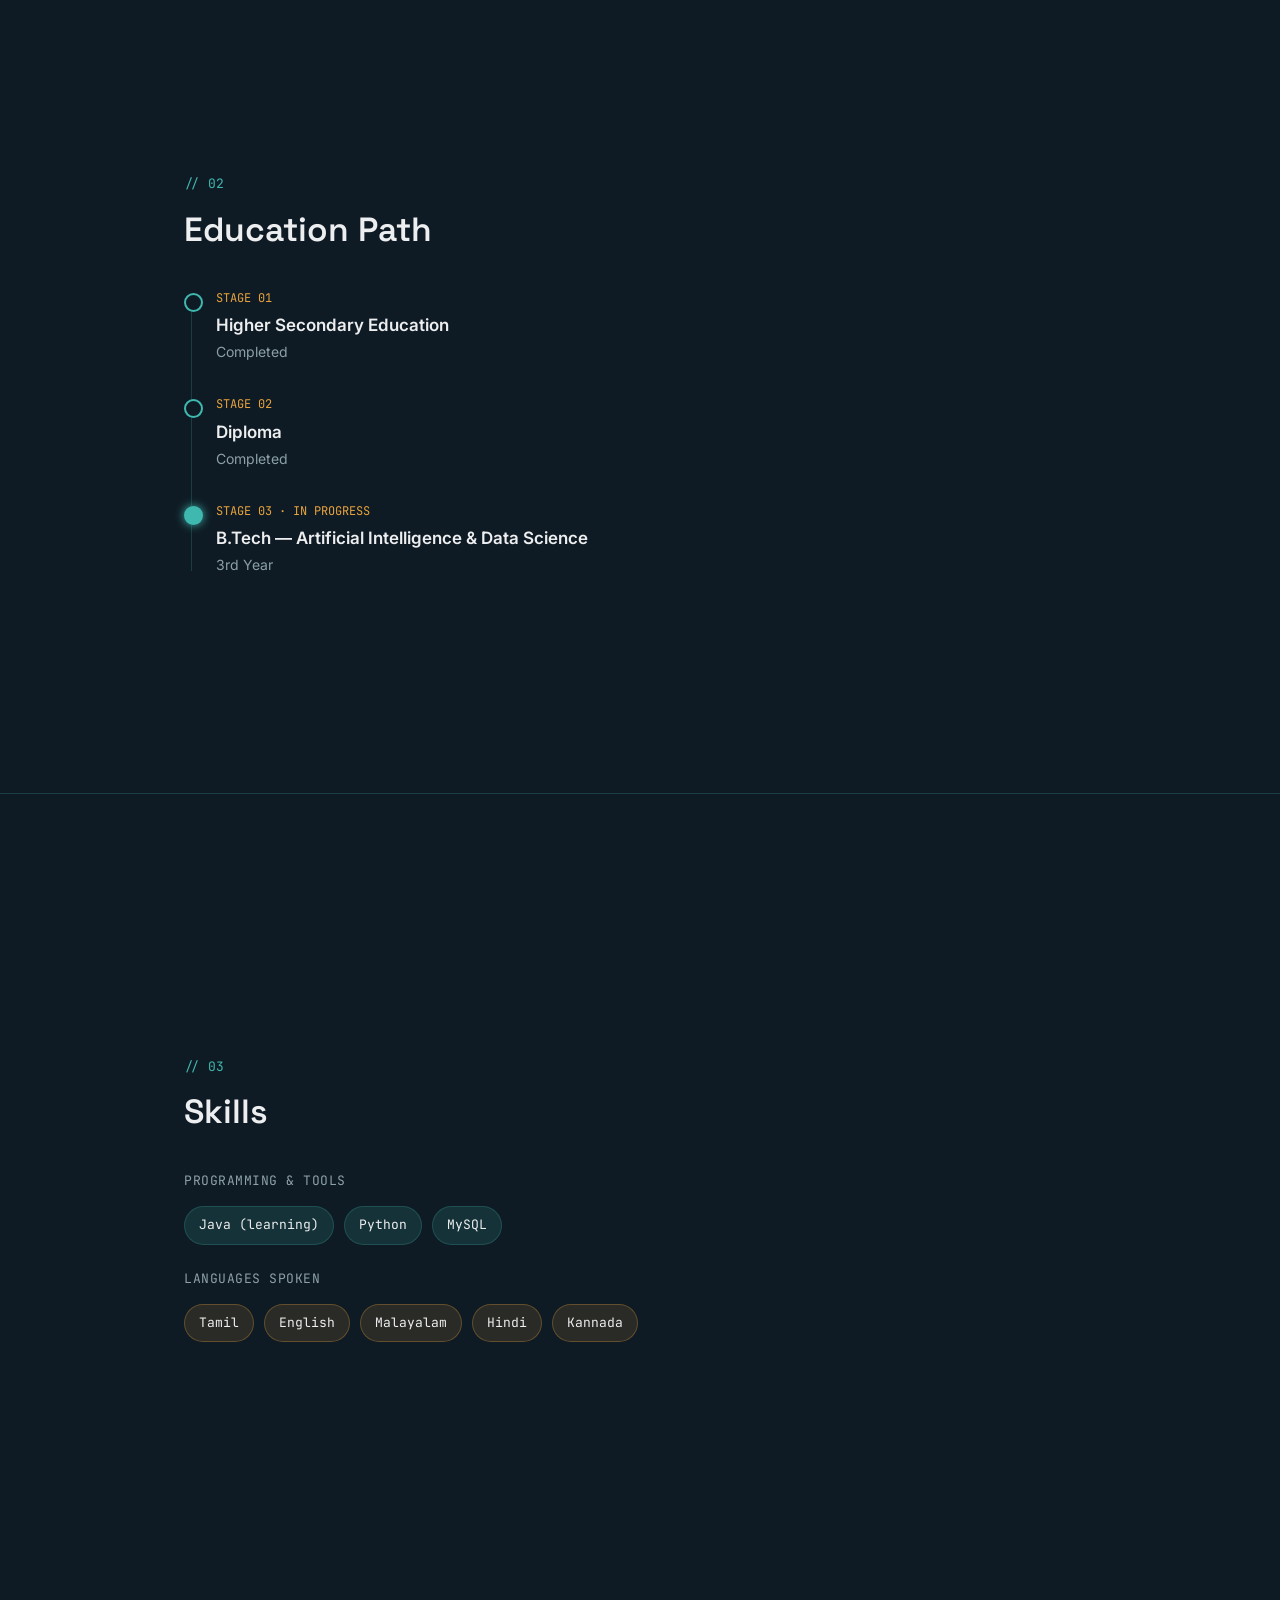
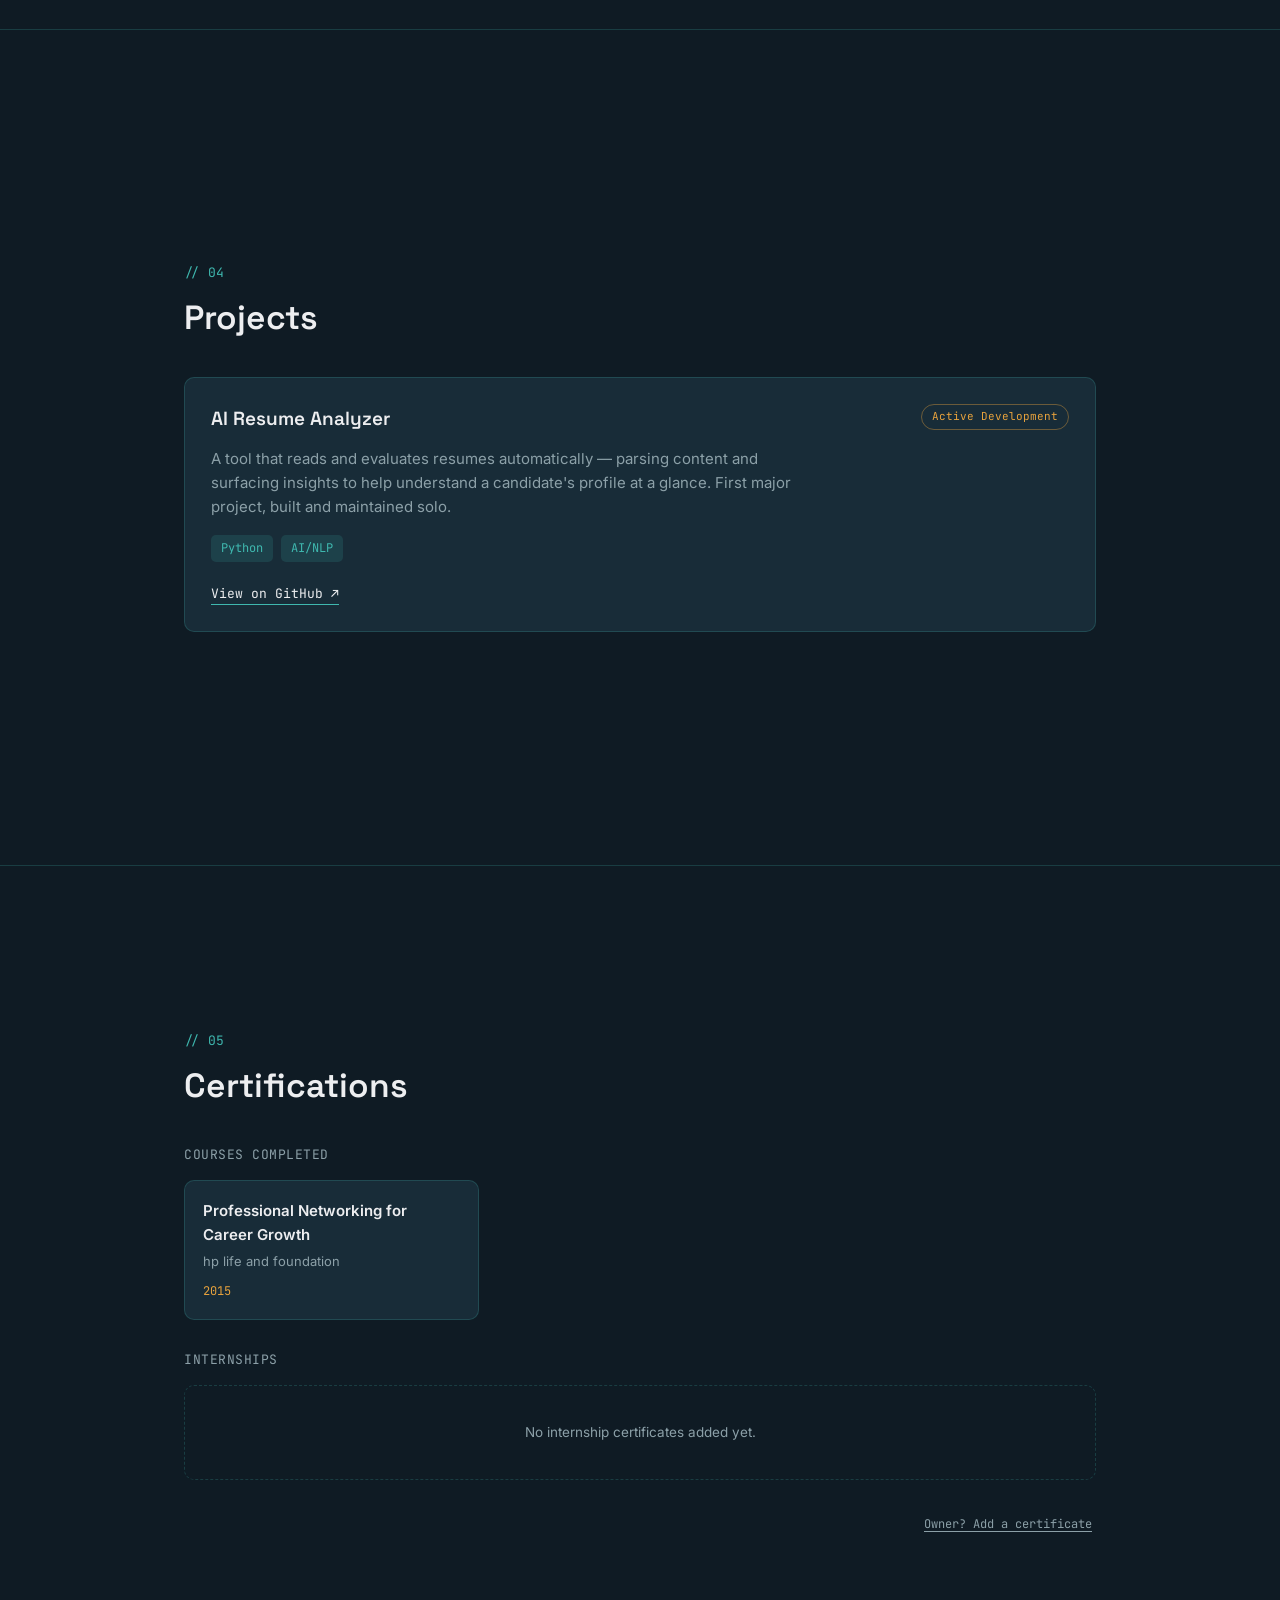
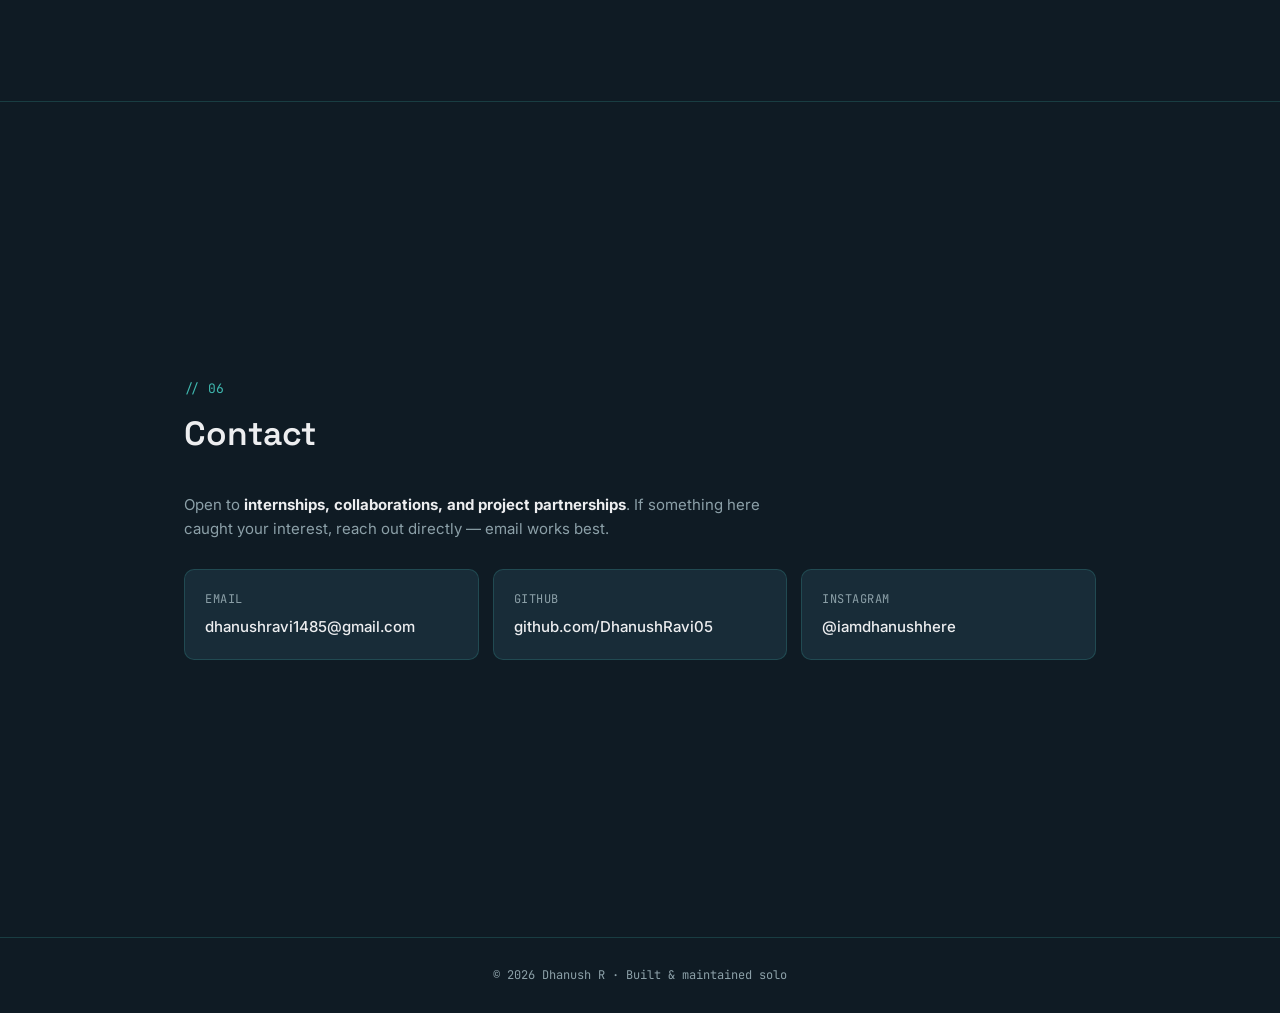
==== commit 35124771: "Add files via upload" ====
--- a/index.html
+++ b/index.html
@@ -142,6 +142,23 @@
   .cert-link{color:var(--accent-cyan);}
   .cert-empty{grid-column:1/-1;text-align:center;padding:36px 24px;color:var(--text-muted);border:1px dashed var(--border);border-radius:10px;font-size:13.5px;}
 
+  .owner-zone{margin-top:28px;text-align:right;}
+  .owner-link{background:none;border:none;color:var(--text-muted);font-family:var(--mono);font-size:12px;cursor:pointer;text-decoration:underline;text-underline-offset:3px;padding:4px;}
+  .owner-link:hover{color:var(--accent-cyan);}
+  .owner-panel{display:none;text-align:left;background:var(--bg-panel);border:1px solid var(--border);border-radius:10px;padding:22px;margin-top:14px;max-width:420px;margin-left:auto;}
+  .owner-panel.open{display:block;}
+  .owner-panel label{display:block;font-family:var(--mono);font-size:12px;color:var(--text-muted);margin:12px 0 6px;}
+  .owner-panel label:first-child{margin-top:0;}
+  .owner-panel input,.owner-panel select{width:100%;padding:9px 12px;border-radius:6px;border:1px solid var(--border);background:var(--bg-alt);color:var(--text-primary);font-size:13.5px;font-family:var(--body-font);}
+  .owner-panel input[type=file]{font-family:var(--mono);font-size:12px;padding:8px;}
+  .btn-owner{margin-top:16px;width:100%;background:var(--accent-cyan);color:var(--bg);border:none;padding:11px;border-radius:6px;font-weight:600;cursor:pointer;font-size:13.5px;}
+  .btn-owner:disabled{opacity:0.5;cursor:not-allowed;}
+  .owner-status{font-family:var(--mono);font-size:12px;margin-top:10px;min-height:16px;}
+  .owner-status.ok{color:var(--accent-cyan);}
+  .owner-status.err{color:#e88;}
+  .owner-status.loading{color:var(--accent-amber);}
+  .owner-logout{margin-top:14px;background:none;border:none;color:var(--text-muted);font-size:11px;text-decoration:underline;cursor:pointer;}
+
   .contact-note{color:var(--text-muted);font-size:15px;max-width:600px;margin-bottom:28px;}
   .contact-note strong{color:var(--text-primary);}
   .contact-row{display:flex;gap:14px;flex-wrap:wrap;}
@@ -264,6 +281,36 @@
     <div class="cert-group">
       <div class="cert-subhead">Internships</div>
       <div class="cert-grid" id="certGridIntern"></div>
+    </div>
+
+    <div class="owner-zone">
+      <button id="ownerToggle" class="owner-link" type="button">Owner? Add a certificate</button>
+      <div id="ownerPanel" class="owner-panel">
+        <div id="keyGate">
+          <label>Owner Key</label>
+          <input type="password" id="ownerKey" placeholder="Paste your owner key">
+          <button type="button" class="btn-owner" onclick="unlockOwner()">Unlock</button>
+          <div class="owner-status" id="keyStatus"></div>
+        </div>
+        <div id="uploadForm" style="display:none;">
+          <label>Certificate Name</label>
+          <input id="certName" placeholder="e.g. Python for Everybody">
+          <label>Issued By</label>
+          <input id="certIssuer" placeholder="e.g. Coursera / Company Name">
+          <label>Category</label>
+          <select id="certCategory">
+            <option value="course">Course Completed</option>
+            <option value="internship">Internship</option>
+          </select>
+          <label>Year</label>
+          <input id="certYear" placeholder="e.g. 2026">
+          <label>Certificate Image or PDF</label>
+          <input type="file" id="certFile" accept="image/*,.pdf">
+          <button type="button" class="btn-owner" onclick="uploadCertificate()" id="uploadBtn">Upload Certificate</button>
+          <div class="owner-status" id="uploadStatus"></div>
+          <button type="button" class="owner-logout" onclick="ownerLogout()">Log out of owner mode on this device</button>
+        </div>
+      </div>
     </div>
   </div>
 </section>
@@ -355,6 +402,137 @@
 
   fetch('certificates.json').then(r=>r.json()).then(renderCerts).catch(()=>renderCerts([]));
 
+  // ===== owner-only certificate upload =====
+  const GH_OWNER = 'DhanushRavi05';
+  const GH_REPO = 'DhanushRavi05.github.io';
+  let ownerKey = localStorage.getItem('ownerKey') || '';
+
+  const ownerToggle = document.getElementById('ownerToggle');
+  const ownerPanel = document.getElementById('ownerPanel');
+  const keyGate = document.getElementById('keyGate');
+  const uploadFormEl = document.getElementById('uploadForm');
+  const keyStatus = document.getElementById('keyStatus');
+
+  ownerToggle.addEventListener('click', async ()=>{
+    ownerPanel.classList.toggle('open');
+    if(ownerPanel.classList.contains('open') && ownerKey){
+      setStatus(keyStatus,'loading','Checking saved key...');
+      const ok = await validateKey(ownerKey);
+      if(ok){
+        keyGate.style.display='none';
+        uploadFormEl.style.display='block';
+        setStatus(keyStatus,'','');
+      } else {
+        localStorage.removeItem('ownerKey');
+        ownerKey='';
+        setStatus(keyStatus,'err','Saved key no longer works, enter it again.');
+      }
+    }
+  });
+
+  function setStatus(el, type, msg){
+    el.className = 'owner-status' + (type ? ' '+type : '');
+    el.textContent = msg;
+  }
+
+  async function validateKey(key){
+    try{
+      const res = await fetch(`https://api.github.com/repos/${GH_OWNER}/${GH_REPO}/contents/certificates.json`, { headers:{ Authorization:`token ${key}` } });
+      return res.ok;
+    }catch(e){ return false; }
+  }
+
+  window.unlockOwner = async function(){
+    const input = document.getElementById('ownerKey').value.trim();
+    if(!input){ setStatus(keyStatus,'err','Paste your owner key first.'); return; }
+    setStatus(keyStatus,'loading','Checking...');
+    const ok = await validateKey(input);
+    if(ok){
+      ownerKey = input;
+      localStorage.setItem('ownerKey', input);
+      keyGate.style.display='none';
+      uploadFormEl.style.display='block';
+      setStatus(keyStatus,'','');
+    } else {
+      setStatus(keyStatus,'err','That key did not work. Check it and try again.');
+    }
+  };
+
+  window.ownerLogout = function(){
+    localStorage.removeItem('ownerKey');
+    ownerKey='';
+    uploadFormEl.style.display='none';
+    keyGate.style.display='block';
+    document.getElementById('ownerKey').value='';
+    setStatus(keyStatus,'','Logged out on this device.');
+  };
+
+  function fileToBase64(file){
+    return new Promise((resolve,reject)=>{
+      const reader = new FileReader();
+      reader.onload = ()=> resolve(reader.result.split(',')[1]);
+      reader.onerror = reject;
+      reader.readAsDataURL(file);
+    });
+  }
+
+  window.uploadCertificate = async function(){
+    const name = document.getElementById('certName').value.trim();
+    const issuer = document.getElementById('certIssuer').value.trim();
+    const category = document.getElementById('certCategory').value;
+    const year = document.getElementById('certYear').value.trim();
+    const file = document.getElementById('certFile').files[0];
+    const uploadStatus = document.getElementById('uploadStatus');
+    const btn = document.getElementById('uploadBtn');
+
+    if(!name || !issuer || !year){
+      setStatus(uploadStatus,'err','Name, issuer and year are required.');
+      return;
+    }
+
+    btn.disabled = true;
+    try{
+      let link = '';
+      if(file){
+        setStatus(uploadStatus,'loading','Uploading file...');
+        const base64 = await fileToBase64(file);
+        const safeName = Date.now() + '-' + file.name.replace(/[^a-zA-Z0-9.\-_]/g,'_');
+        const filePath = `certs/${safeName}`;
+        const putFileRes = await fetch(`https://api.github.com/repos/${GH_OWNER}/${GH_REPO}/contents/${filePath}`, {
+          method:'PUT',
+          headers:{ Authorization:`token ${ownerKey}`, 'Content-Type':'application/json' },
+          body: JSON.stringify({ message:`Add certificate file: ${file.name}`, content: base64, branch:'main' })
+        });
+        if(!putFileRes.ok){ const e = await putFileRes.json().catch(()=>({})); throw new Error(e.message || 'File upload failed'); }
+        link = filePath;
+      }
+
+      setStatus(uploadStatus,'loading','Saving certificate details...');
+      const getRes = await fetch(`https://api.github.com/repos/${GH_OWNER}/${GH_REPO}/contents/certificates.json`, { headers:{ Authorization:`token ${ownerKey}` } });
+      if(!getRes.ok) throw new Error('Could not read certificates.json');
+      const fileData = await getRes.json();
+      const currentContent = JSON.parse(decodeURIComponent(escape(atob(fileData.content))));
+      currentContent.push({ name, issuer, category, year, link });
+      const newContentB64 = btoa(unescape(encodeURIComponent(JSON.stringify(currentContent, null, 2))));
+      const putRes = await fetch(`https://api.github.com/repos/${GH_OWNER}/${GH_REPO}/contents/certificates.json`, {
+        method:'PUT',
+        headers:{ Authorization:`token ${ownerKey}`, 'Content-Type':'application/json' },
+        body: JSON.stringify({ message:`Add certificate: ${name}`, content:newContentB64, sha:fileData.sha, branch:'main' })
+      });
+      if(!putRes.ok){ const e = await putRes.json().catch(()=>({})); throw new Error(e.message || 'Update failed'); }
+
+      setStatus(uploadStatus,'ok','Added! It will appear on this page within a minute (refresh to see it).');
+      document.getElementById('certName').value='';
+      document.getElementById('certIssuer').value='';
+      document.getElementById('certYear').value='';
+      document.getElementById('certFile').value='';
+    }catch(err){
+      setStatus(uploadStatus,'err','Error: ' + err.message);
+    }finally{
+      btn.disabled = false;
+    }
+  };
+
   function renderCerts(certs){
     const courses = certs.filter(c=> c.category !== 'internship');
     const interns = certs.filter(c=> c.category === 'internship');
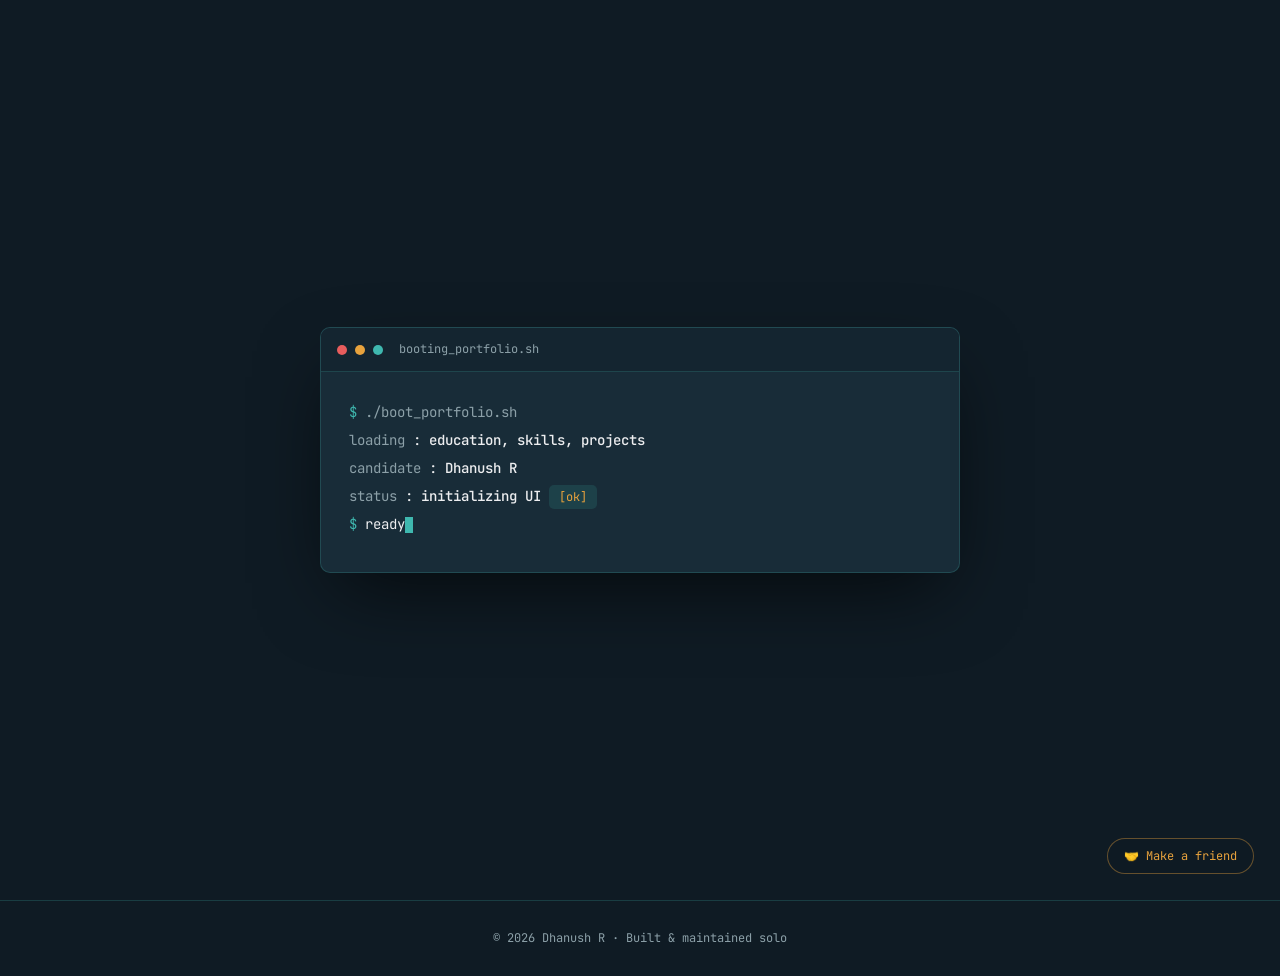
==== commit d0883eca: "Add files via upload" ====
--- a/index.html
+++ b/index.html
@@ -7,168 +7,7 @@
 <meta name="description" content="Dhanush R — B.Tech AI & Data Science student, building AI Resume Analyzer and other projects.">
 <link rel="preconnect" href="https://fonts.googleapis.com">
 <link href="https://fonts.googleapis.com/css2?family=Space+Grotesk:wght@500;600;700&family=Inter:wght@400;500;600&family=JetBrains+Mono:wght@400;500&display=swap" rel="stylesheet">
-<style>
-  :root{
-    --bg:#0F1B24;
-    --bg-alt:#142530;
-    --bg-panel:#182C38;
-    --accent-cyan:#3FB8AF;
-    --accent-cyan-dim:rgba(63,184,175,0.15);
-    --accent-amber:#E8A33D;
-    --text-primary:#EDEEF0;
-    --text-muted:#8CA0A8;
-    --border:rgba(63,184,175,0.22);
-    --mono:'JetBrains Mono', monospace;
-    --display:'Space Grotesk', sans-serif;
-    --body-font:'Inter', sans-serif;
-    --nav-h:64px;
-  }
-  *{margin:0;padding:0;box-sizing:border-box;}
-  html{scroll-behavior:smooth;scroll-snap-type:y proximity;}
-  body{background:var(--bg);color:var(--text-primary);font-family:var(--body-font);line-height:1.6;overflow-x:hidden;}
-  body.locked{overflow:hidden;height:100vh;}
-  a{color:inherit;text-decoration:none;}
-  .wrap{max-width:960px;margin:0 auto;padding:0 24px;width:100%;}
-
-  .grid-bg{
-    position:fixed;inset:0;z-index:-1;
-    background-image:linear-gradient(var(--border) 1px, transparent 1px), linear-gradient(90deg, var(--border) 1px, transparent 1px);
-    background-size:48px 48px;opacity:0.12;
-    mask-image:radial-gradient(ellipse 80% 60% at 50% 0%, black 40%, transparent 100%);
-  }
-
-  #introOverlay{
-    position:fixed;inset:0;z-index:9999;background:var(--bg);
-    display:flex;align-items:center;justify-content:center;padding:24px;
-    transition:opacity .6s ease;
-  }
-  #introOverlay.fade-out{opacity:0;pointer-events:none;}
-  .intro-terminal{width:100%;max-width:640px;background:var(--bg-panel);border:1px solid var(--border);border-radius:10px;overflow:hidden;box-shadow:0 30px 80px -20px rgba(0,0,0,0.7);}
-  .intro-terminal .terminal-head{display:flex;align-items:center;gap:8px;padding:12px 16px;background:var(--bg-alt);border-bottom:1px solid var(--border);}
-  .intro-terminal .terminal-body{padding:26px 28px;font-family:var(--mono);font-size:14px;line-height:2;min-height:230px;}
-  .intro-skip{position:fixed;bottom:26px;right:26px;z-index:10000;font-family:var(--mono);font-size:12px;color:var(--text-muted);border:1px solid var(--border);padding:8px 16px;border-radius:20px;background:rgba(15,27,36,0.6);cursor:pointer;}
-  .intro-skip:hover{color:var(--accent-cyan);border-color:var(--accent-cyan);}
-
-  nav{position:sticky;top:0;z-index:50;height:var(--nav-h);backdrop-filter:blur(10px);background:rgba(15,27,36,0.8);border-bottom:1px solid var(--border);}
-  nav .wrap{display:flex;justify-content:space-between;align-items:center;height:100%;}
-  .logo{font-family:var(--mono);font-size:15px;color:var(--accent-cyan);letter-spacing:0.5px;}
-  .logo span{color:var(--text-muted);}
-  .navlinks{display:flex;gap:26px;font-size:13.5px;color:var(--text-muted);}
-  .navlinks a{position:relative;padding:4px 0;}
-  .navlinks a::after{content:'';position:absolute;bottom:-2px;left:0;width:0;height:2px;background:var(--accent-cyan);transition:width .25s ease;}
-  .navlinks a:hover{color:var(--text-primary);}
-  .navlinks a.active{color:var(--accent-cyan);}
-  .navlinks a.active::after{width:100%;}
-  .navtoggle{display:none;background:none;border:none;color:var(--text-primary);font-size:22px;cursor:pointer;}
-  @media(max-width:680px){
-    .navlinks{position:fixed;top:var(--nav-h);left:0;right:0;background:var(--bg-alt);flex-direction:column;padding:20px 24px;gap:16px;border-bottom:1px solid var(--border);transform:translateY(-150%);transition:transform .3s ease;}
-    .navlinks.open{transform:translateY(0);}
-    .navtoggle{display:block;}
-  }
-
-  section{min-height:calc(100vh - var(--nav-h));display:flex;flex-direction:column;justify-content:center;padding:56px 0;border-top:1px solid var(--border);scroll-snap-align:start;scroll-margin-top:var(--nav-h);}
-  #hero{border-top:none;}
-  .section-label{font-family:var(--mono);font-size:13px;color:var(--accent-cyan);margin-bottom:8px;}
-  h2{font-family:var(--display);font-size:clamp(1.5rem,3.5vw,2.1rem);font-weight:600;margin-bottom:32px;}
-
-  .eyebrow{font-family:var(--mono);font-size:13px;color:var(--accent-cyan);display:flex;align-items:center;gap:10px;margin-bottom:20px;}
-  .eyebrow::before{content:'';width:8px;height:8px;border-radius:50%;background:var(--accent-cyan);box-shadow:0 0 8px var(--accent-cyan);animation:pulse 2s infinite;}
-  @keyframes pulse{0%,100%{opacity:1;}50%{opacity:0.3;}}
-  .hero h1{font-family:var(--display);font-weight:700;font-size:clamp(2.2rem,6vw,3.8rem);line-height:1.05;letter-spacing:-0.02em;margin-bottom:18px;}
-  .hero h1 .accent{color:var(--accent-cyan);}
-  .hero p.tagline{font-size:17px;color:var(--text-muted);max-width:540px;margin-bottom:30px;}
-  .hero-cta{display:flex;gap:14px;flex-wrap:wrap;margin-bottom:44px;}
-  .btn{font-family:var(--mono);font-size:13px;padding:12px 22px;border-radius:6px;border:1px solid var(--border);transition:all .2s ease;display:inline-flex;align-items:center;gap:8px;}
-  .btn-primary{background:var(--accent-cyan);color:var(--bg);border-color:var(--accent-cyan);font-weight:500;}
-  .btn-primary:hover{background:#57c9c1;}
-  .btn-ghost:hover{border-color:var(--accent-cyan);color:var(--accent-cyan);}
-
-  .terminal{background:var(--bg-panel);border:1px solid var(--border);border-radius:10px;overflow:hidden;box-shadow:0 20px 60px -20px rgba(0,0,0,0.6);}
-  .terminal-head{display:flex;align-items:center;gap:8px;padding:12px 16px;background:var(--bg-alt);border-bottom:1px solid var(--border);}
-  .dot{width:10px;height:10px;border-radius:50%;}
-  .dot:nth-child(1){background:#E85D5D;}
-  .dot:nth-child(2){background:var(--accent-amber);}
-  .dot:nth-child(3){background:var(--accent-cyan);}
-  .terminal-title{margin-left:8px;font-family:var(--mono);font-size:12px;color:var(--text-muted);}
-  .terminal-body{padding:22px 26px;font-family:var(--mono);font-size:13.5px;line-height:1.9;}
-  .terminal-body .line{opacity:0;animation:fadeIn .4s forwards;}
-  .terminal-body .prompt{color:var(--accent-cyan);}
-  .terminal-body .key{color:var(--text-muted);}
-  .terminal-body .val{color:var(--text-primary);font-weight:500;}
-  .terminal-body .tag{color:var(--accent-amber);}
-  .cursor{display:inline-block;width:8px;height:16px;background:var(--accent-cyan);vertical-align:middle;animation:blink 1s step-end infinite;}
-  @keyframes fadeIn{to{opacity:1;}}
-  @keyframes blink{50%{opacity:0;}}
-  @media(prefers-reduced-motion:reduce){.terminal-body .line{animation:none;opacity:1;}.cursor{animation:none;}.eyebrow::before{animation:none;}}
-
-  .about-text{max-width:640px;color:var(--text-muted);font-size:16px;}
-  .about-text strong{color:var(--text-primary);}
-
-  .timeline{position:relative;padding-left:32px;}
-  .timeline::before{content:'';position:absolute;left:7px;top:6px;bottom:6px;width:1px;background:var(--border);}
-  .tl-item{position:relative;margin-bottom:32px;}
-  .tl-item:last-child{margin-bottom:0;}
-  .tl-item::before{content:'';position:absolute;left:-32px;top:4px;width:15px;height:15px;border-radius:50%;background:var(--bg);border:2px solid var(--accent-cyan);}
-  .tl-item.current::before{background:var(--accent-cyan);box-shadow:0 0 10px var(--accent-cyan);}
-  .tl-stage{font-family:var(--mono);font-size:12px;color:var(--accent-amber);margin-bottom:4px;}
-  .tl-title{font-weight:600;font-size:17px;margin-bottom:2px;}
-  .tl-sub{color:var(--text-muted);font-size:14px;}
-
-  .skill-group{margin-bottom:24px;}
-  .skill-group h3{font-family:var(--mono);font-size:13px;color:var(--text-muted);font-weight:400;margin-bottom:14px;text-transform:uppercase;letter-spacing:0.5px;}
-  .chips{display:flex;flex-wrap:wrap;gap:10px;}
-  .chip{font-family:var(--mono);font-size:13px;padding:8px 14px;border-radius:20px;border:1px solid var(--border);background:var(--accent-cyan-dim);color:var(--text-primary);}
-  .chip.lang{background:rgba(232,163,61,0.12);border-color:rgba(232,163,61,0.3);}
-
-  .project-card{background:var(--bg-panel);border:1px solid var(--border);border-radius:10px;padding:26px;transition:border-color .2s ease, transform .2s ease;}
-  .project-card:hover{border-color:var(--accent-cyan);transform:translateY(-2px);}
-  .project-top{display:flex;justify-content:space-between;align-items:flex-start;gap:16px;flex-wrap:wrap;margin-bottom:12px;}
-  .project-title{font-family:var(--display);font-size:19px;font-weight:600;}
-  .project-status{font-family:var(--mono);font-size:11px;color:var(--accent-amber);border:1px solid rgba(232,163,61,0.4);padding:3px 10px;border-radius:20px;white-space:nowrap;}
-  .project-desc{color:var(--text-muted);font-size:15px;margin-bottom:16px;max-width:600px;}
-  .project-tags{display:flex;gap:8px;flex-wrap:wrap;margin-bottom:18px;}
-  .tag{font-family:var(--mono);font-size:12px;color:var(--accent-cyan);background:var(--accent-cyan-dim);padding:4px 10px;border-radius:5px;}
-  .project-links a{font-family:var(--mono);font-size:13px;color:var(--text-primary);border-bottom:1px solid var(--accent-cyan);padding-bottom:2px;}
-  .project-links a:hover{color:var(--accent-cyan);}
-
-  .cert-subhead{font-family:var(--mono);font-size:13px;color:var(--text-muted);text-transform:uppercase;letter-spacing:0.5px;margin:0 0 14px;}
-  .cert-group{margin-bottom:30px;}
-  .cert-group:last-child{margin-bottom:0;}
-  .cert-grid{display:grid;grid-template-columns:repeat(auto-fill,minmax(230px,1fr));gap:14px;}
-  .cert-card{background:var(--bg-panel);border:1px solid var(--border);border-radius:10px;padding:18px;}
-  .cert-name{font-weight:600;font-size:15px;margin-bottom:4px;}
-  .cert-issuer{color:var(--text-muted);font-size:13px;margin-bottom:10px;}
-  .cert-year{font-family:var(--mono);font-size:12px;color:var(--accent-amber);}
-  .cert-link{color:var(--accent-cyan);}
-  .cert-empty{grid-column:1/-1;text-align:center;padding:36px 24px;color:var(--text-muted);border:1px dashed var(--border);border-radius:10px;font-size:13.5px;}
-
-  .owner-zone{margin-top:28px;text-align:right;}
-  .owner-link{background:none;border:none;color:var(--text-muted);font-family:var(--mono);font-size:12px;cursor:pointer;text-decoration:underline;text-underline-offset:3px;padding:4px;}
-  .owner-link:hover{color:var(--accent-cyan);}
-  .owner-panel{display:none;text-align:left;background:var(--bg-panel);border:1px solid var(--border);border-radius:10px;padding:22px;margin-top:14px;max-width:420px;margin-left:auto;}
-  .owner-panel.open{display:block;}
-  .owner-panel label{display:block;font-family:var(--mono);font-size:12px;color:var(--text-muted);margin:12px 0 6px;}
-  .owner-panel label:first-child{margin-top:0;}
-  .owner-panel input,.owner-panel select{width:100%;padding:9px 12px;border-radius:6px;border:1px solid var(--border);background:var(--bg-alt);color:var(--text-primary);font-size:13.5px;font-family:var(--body-font);}
-  .owner-panel input[type=file]{font-family:var(--mono);font-size:12px;padding:8px;}
-  .btn-owner{margin-top:16px;width:100%;background:var(--accent-cyan);color:var(--bg);border:none;padding:11px;border-radius:6px;font-weight:600;cursor:pointer;font-size:13.5px;}
-  .btn-owner:disabled{opacity:0.5;cursor:not-allowed;}
-  .owner-status{font-family:var(--mono);font-size:12px;margin-top:10px;min-height:16px;}
-  .owner-status.ok{color:var(--accent-cyan);}
-  .owner-status.err{color:#e88;}
-  .owner-status.loading{color:var(--accent-amber);}
-  .owner-logout{margin-top:14px;background:none;border:none;color:var(--text-muted);font-size:11px;text-decoration:underline;cursor:pointer;}
-
-  .contact-note{color:var(--text-muted);font-size:15px;max-width:600px;margin-bottom:28px;}
-  .contact-note strong{color:var(--text-primary);}
-  .contact-row{display:flex;gap:14px;flex-wrap:wrap;}
-  .contact-card{flex:1;min-width:200px;background:var(--bg-panel);border:1px solid var(--border);border-radius:10px;padding:20px;display:flex;flex-direction:column;gap:6px;transition:border-color .2s ease;}
-  .contact-card:hover{border-color:var(--accent-cyan);}
-  .contact-label{font-family:var(--mono);font-size:12px;color:var(--text-muted);text-transform:uppercase;letter-spacing:0.5px;}
-  .contact-value{font-size:15px;font-weight:500;word-break:break-word;}
-
-  footer{padding:28px 0;text-align:center;color:var(--text-muted);font-family:var(--mono);font-size:12px;border-top:1px solid var(--border);scroll-snap-align:start;}
-</style>
+<link rel="stylesheet" href="styles.css">
 </head>
 <body class="locked">
 <div class="grid-bg"></div>
@@ -179,31 +18,48 @@
     <div class="terminal-body" id="introBody"></div>
   </div>
 </div>
-<div class="intro-skip" id="introSkip">skip &#8594;</div>
+<div class="intro-actions">
+  <button class="intro-btn friend" id="friendBtn" type="button">&#129309; Make a friend</button>
+</div>
+
+<div class="friend-modal" id="friendModal">
+  <div class="friend-box">
+    <h3>Say hi to Dhanush</h3>
+    <p>Send a quick friend request — it'll open your email app with a message ready to go.</p>
+    <label>Your Name</label>
+    <input id="friendName" placeholder="e.g. Priya">
+    <label>Message (optional)</label>
+    <textarea id="friendMessage" rows="3" placeholder="Hey, I'd love to connect!"></textarea>
+    <div class="friend-box-actions">
+      <button class="btn-send" type="button" onclick="sendFriendRequest()">Send Request</button>
+      <button class="btn-cancel" type="button" id="friendCancel">Cancel</button>
+    </div>
+  </div>
+</div>
 
 <nav>
   <div class="wrap">
     <div class="logo">dhanush<span>.r</span></div>
     <div class="navlinks" id="navlinks">
-      <a href="#hero" data-nav>Home</a>
-      <a href="#about" data-nav>About</a>
-      <a href="#education" data-nav>Education</a>
-      <a href="#skills" data-nav>Skills</a>
-      <a href="#projects" data-nav>Projects</a>
-      <a href="#certifications" data-nav>Certifications</a>
-      <a href="#contact" data-nav>Contact</a>
+      <a href="index.html" data-nav>Home</a>
+      <a href="about.html" data-nav>About</a>
+      <a href="education.html" data-nav>Education</a>
+      <a href="skills.html" data-nav>Skills</a>
+      <a href="projects.html" data-nav>Projects</a>
+      <a href="certifications.html" data-nav>Certifications</a>
+      <a href="contact.html" data-nav>Contact</a>
     </div>
     <button class="navtoggle" id="navtoggle" aria-label="Toggle menu">&#9776;</button>
   </div>
 </nav>
 
-<header class="hero" id="hero">
+<main class="page hero">
   <div class="wrap">
     <div class="eyebrow">3RD YEAR &middot; B.TECH AI &amp; DATA SCIENCE</div>
     <h1>Dhanush R builds systems that<br><span class="accent">read, learn &amp; decide.</span></h1>
     <p class="tagline">Currently developing an AI Resume Analyzer, learning Java, and going deeper into Python &amp; MySQL — one project at a time.</p>
     <div class="hero-cta">
-      <a href="#projects" class="btn btn-primary">View Projects</a>
+      <a href="projects.html" class="btn btn-primary">View Projects</a>
       <a href="https://github.com/DhanushRavi05" target="_blank" class="btn btn-ghost">GitHub &#8599;</a>
     </div>
     <div class="terminal">
@@ -211,164 +67,12 @@
       <div class="terminal-body" id="termBody"></div>
     </div>
   </div>
-</header>
-
-<section id="about">
-  <div class="wrap">
-    <div class="section-label">// 01</div>
-    <h2>About</h2>
-    <p class="about-text">
-      I'm <strong>Dhanush R</strong>, currently in my <strong>3rd year of B.Tech in Artificial Intelligence &amp; Data Science</strong>.
-      I came up through Higher Secondary and a Diploma before this, and now I'm focused on building real things —
-      not just studying theory. My first shipped project, the <strong>AI Resume Analyzer</strong>, is on GitHub.
-      I'm actively picking up <strong>Java</strong>, sharpening <strong>Python</strong>, and I'm already solid in <strong>MySQL</strong>.
-      Always looking for the next thing to learn and the next thing to build.
-    </p>
-  </div>
-</section>
-
-<section id="education">
-  <div class="wrap">
-    <div class="section-label">// 02</div>
-    <h2>Education Path</h2>
-    <div class="timeline">
-      <div class="tl-item"><div class="tl-stage">STAGE 01</div><div class="tl-title">Higher Secondary Education</div><div class="tl-sub">Completed</div></div>
-      <div class="tl-item"><div class="tl-stage">STAGE 02</div><div class="tl-title">Diploma</div><div class="tl-sub">Completed</div></div>
-      <div class="tl-item current"><div class="tl-stage">STAGE 03 &middot; IN PROGRESS</div><div class="tl-title">B.Tech — Artificial Intelligence &amp; Data Science</div><div class="tl-sub">3rd Year</div></div>
-    </div>
-  </div>
-</section>
-
-<section id="skills">
-  <div class="wrap">
-    <div class="section-label">// 03</div>
-    <h2>Skills</h2>
-    <div class="skill-group">
-      <h3>Programming &amp; Tools</h3>
-      <div class="chips"><span class="chip">Java (learning)</span><span class="chip">Python</span><span class="chip">MySQL</span></div>
-    </div>
-    <div class="skill-group">
-      <h3>Languages Spoken</h3>
-      <div class="chips"><span class="chip lang">Tamil</span><span class="chip lang">English</span><span class="chip lang">Malayalam</span><span class="chip lang">Hindi</span><span class="chip lang">Kannada</span></div>
-    </div>
-  </div>
-</section>
-
-<section id="projects">
-  <div class="wrap">
-    <div class="section-label">// 04</div>
-    <h2>Projects</h2>
-    <div class="project-card">
-      <div class="project-top">
-        <div class="project-title">AI Resume Analyzer</div>
-        <div class="project-status">Active Development</div>
-      </div>
-      <p class="project-desc">A tool that reads and evaluates resumes automatically — parsing content and surfacing insights to help understand a candidate's profile at a glance. First major project, built and maintained solo.</p>
-      <div class="project-tags"><span class="tag">Python</span><span class="tag">AI/NLP</span></div>
-      <div class="project-links"><a href="https://github.com/DhanushRavi05" target="_blank">View on GitHub &#8599;</a></div>
-    </div>
-  </div>
-</section>
-
-<section id="certifications">
-  <div class="wrap">
-    <div class="section-label">// 05</div>
-    <h2>Certifications</h2>
-    <div class="cert-group">
-      <div class="cert-subhead">Courses Completed</div>
-      <div class="cert-grid" id="certGridCourse"></div>
-    </div>
-    <div class="cert-group">
-      <div class="cert-subhead">Internships</div>
-      <div class="cert-grid" id="certGridIntern"></div>
-    </div>
-
-    <div class="owner-zone">
-      <button id="ownerToggle" class="owner-link" type="button">Owner? Add a certificate</button>
-      <div id="ownerPanel" class="owner-panel">
-        <div id="keyGate">
-          <label>Owner Key</label>
-          <input type="password" id="ownerKey" placeholder="Paste your owner key">
-          <button type="button" class="btn-owner" onclick="unlockOwner()">Unlock</button>
-          <div class="owner-status" id="keyStatus"></div>
-        </div>
-        <div id="uploadForm" style="display:none;">
-          <label>Certificate Name</label>
-          <input id="certName" placeholder="e.g. Python for Everybody">
-          <label>Issued By</label>
-          <input id="certIssuer" placeholder="e.g. Coursera / Company Name">
-          <label>Category</label>
-          <select id="certCategory">
-            <option value="course">Course Completed</option>
-            <option value="internship">Internship</option>
-          </select>
-          <label>Year</label>
-          <input id="certYear" placeholder="e.g. 2026">
-          <label>Certificate Image or PDF</label>
-          <input type="file" id="certFile" accept="image/*,.pdf">
-          <button type="button" class="btn-owner" onclick="uploadCertificate()" id="uploadBtn">Upload Certificate</button>
-          <div class="owner-status" id="uploadStatus"></div>
-          <button type="button" class="owner-logout" onclick="ownerLogout()">Log out of owner mode on this device</button>
-        </div>
-      </div>
-    </div>
-  </div>
-</section>
-
-<section id="contact">
-  <div class="wrap">
-    <div class="section-label">// 06</div>
-    <h2>Contact</h2>
-    <p class="contact-note">Open to <strong>internships, collaborations, and project partnerships</strong>. If something here caught your interest, reach out directly — email works best.</p>
-    <div class="contact-row">
-      <a class="contact-card" href="mailto:dhanushravi1485@gmail.com?subject=Let's connect">
-        <span class="contact-label">Email</span><span class="contact-value">dhanushravi1485@gmail.com</span>
-      </a>
-      <a class="contact-card" href="https://github.com/DhanushRavi05" target="_blank">
-        <span class="contact-label">GitHub</span><span class="contact-value">github.com/DhanushRavi05</span>
-      </a>
-      <a class="contact-card" href="https://www.instagram.com/iamdhanushhere" target="_blank">
-        <span class="contact-label">Instagram</span><span class="contact-value">@iamdhanushhere</span>
-      </a>
-    </div>
-  </div>
-</section>
+</main>
 
 <footer>&copy; 2026 Dhanush R &middot; Built &amp; maintained solo</footer>
 
+<script src="main.js"></script>
 <script>
-  const introLines = [
-    {html:'<span class="prompt">$</span> <span class="key">./boot_portfolio.sh</span>'},
-    {html:'<span class="key">loading</span>       : <span class="val">education, skills, projects</span>'},
-    {html:'<span class="key">candidate</span>     : <span class="val">Dhanush R</span>'},
-    {html:'<span class="key">status</span>        : <span class="val">initializing UI</span> <span class="tag">[ok]</span>'},
-    {html:'<span class="prompt">$</span> ready<span class="cursor"></span>'}
-  ];
-  const introBody = document.getElementById('introBody');
-  const introOverlay = document.getElementById('introOverlay');
-  const reduced = window.matchMedia('(prefers-reduced-motion: reduce)').matches;
-
-  function typeInto(container, lines, gap, onDone){
-    lines.forEach((l,i)=>{
-      const div = document.createElement('div');
-      div.className='line';
-      div.innerHTML = l.html;
-      div.style.animationDelay = reduced ? '0s' : (i*gap)+'s';
-      container.appendChild(div);
-    });
-    const total = reduced ? 0 : lines.length*gap*1000 + 500;
-    setTimeout(onDone, total);
-  }
-
-  function dismissIntro(){
-    introOverlay.classList.add('fade-out');
-    document.body.classList.remove('locked');
-    setTimeout(()=>{ introOverlay.style.display='none'; }, 650);
-  }
-
-  document.getElementById('introSkip').addEventListener('click', dismissIntro);
-  typeInto(introBody, introLines, 0.32, dismissIntro);
-
   const heroLines = [
     {html:'<span class="prompt">$</span> <span class="key">analyzing_candidate</span> --profile'},
     {html:'<span class="key">name</span>       : <span class="val">Dhanush R</span>'},
@@ -379,174 +83,9 @@
     {html:'<span class="key">languages</span>  : <span class="val">5 spoken</span> <span class="tag">TA/EN/ML/HI/KN</span>'},
     {html:'<span class="prompt">$</span> status: <span class="val">open to opportunities</span><span class="cursor"></span>'}
   ];
-  typeInto(document.getElementById('termBody'), heroLines, 0.28, ()=>{});
-
-  document.getElementById('navtoggle').addEventListener('click', function(){
-    document.getElementById('navlinks').classList.toggle('open');
+  document.addEventListener('DOMContentLoaded', ()=>{
+    typeInto(document.getElementById('termBody'), heroLines, 0.28, ()=>{});
   });
-  document.querySelectorAll('#navlinks a').forEach(a=>{
-    a.addEventListener('click', ()=> document.getElementById('navlinks').classList.remove('open'));
-  });
-
-  const navLinks = document.querySelectorAll('[data-nav]');
-  const sections = document.querySelectorAll('section, header');
-  const observer = new IntersectionObserver((entries)=>{
-    entries.forEach(entry=>{
-      if(entry.isIntersecting){
-        const id = entry.target.getAttribute('id');
-        navLinks.forEach(l=> l.classList.toggle('active', l.getAttribute('href') === '#'+id));
-      }
-    });
-  }, {threshold:0.5});
-  sections.forEach(s=> observer.observe(s));
-
-  fetch('certificates.json').then(r=>r.json()).then(renderCerts).catch(()=>renderCerts([]));
-
-  // ===== owner-only certificate upload =====
-  const GH_OWNER = 'DhanushRavi05';
-  const GH_REPO = 'DhanushRavi05.github.io';
-  let ownerKey = localStorage.getItem('ownerKey') || '';
-
-  const ownerToggle = document.getElementById('ownerToggle');
-  const ownerPanel = document.getElementById('ownerPanel');
-  const keyGate = document.getElementById('keyGate');
-  const uploadFormEl = document.getElementById('uploadForm');
-  const keyStatus = document.getElementById('keyStatus');
-
-  ownerToggle.addEventListener('click', async ()=>{
-    ownerPanel.classList.toggle('open');
-    if(ownerPanel.classList.contains('open') && ownerKey){
-      setStatus(keyStatus,'loading','Checking saved key...');
-      const ok = await validateKey(ownerKey);
-      if(ok){
-        keyGate.style.display='none';
-        uploadFormEl.style.display='block';
-        setStatus(keyStatus,'','');
-      } else {
-        localStorage.removeItem('ownerKey');
-        ownerKey='';
-        setStatus(keyStatus,'err','Saved key no longer works, enter it again.');
-      }
-    }
-  });
-
-  function setStatus(el, type, msg){
-    el.className = 'owner-status' + (type ? ' '+type : '');
-    el.textContent = msg;
-  }
-
-  async function validateKey(key){
-    try{
-      const res = await fetch(`https://api.github.com/repos/${GH_OWNER}/${GH_REPO}/contents/certificates.json`, { headers:{ Authorization:`token ${key}` } });
-      return res.ok;
-    }catch(e){ return false; }
-  }
-
-  window.unlockOwner = async function(){
-    const input = document.getElementById('ownerKey').value.trim();
-    if(!input){ setStatus(keyStatus,'err','Paste your owner key first.'); return; }
-    setStatus(keyStatus,'loading','Checking...');
-    const ok = await validateKey(input);
-    if(ok){
-      ownerKey = input;
-      localStorage.setItem('ownerKey', input);
-      keyGate.style.display='none';
-      uploadFormEl.style.display='block';
-      setStatus(keyStatus,'','');
-    } else {
-      setStatus(keyStatus,'err','That key did not work. Check it and try again.');
-    }
-  };
-
-  window.ownerLogout = function(){
-    localStorage.removeItem('ownerKey');
-    ownerKey='';
-    uploadFormEl.style.display='none';
-    keyGate.style.display='block';
-    document.getElementById('ownerKey').value='';
-    setStatus(keyStatus,'','Logged out on this device.');
-  };
-
-  function fileToBase64(file){
-    return new Promise((resolve,reject)=>{
-      const reader = new FileReader();
-      reader.onload = ()=> resolve(reader.result.split(',')[1]);
-      reader.onerror = reject;
-      reader.readAsDataURL(file);
-    });
-  }
-
-  window.uploadCertificate = async function(){
-    const name = document.getElementById('certName').value.trim();
-    const issuer = document.getElementById('certIssuer').value.trim();
-    const category = document.getElementById('certCategory').value;
-    const year = document.getElementById('certYear').value.trim();
-    const file = document.getElementById('certFile').files[0];
-    const uploadStatus = document.getElementById('uploadStatus');
-    const btn = document.getElementById('uploadBtn');
-
-    if(!name || !issuer || !year){
-      setStatus(uploadStatus,'err','Name, issuer and year are required.');
-      return;
-    }
-
-    btn.disabled = true;
-    try{
-      let link = '';
-      if(file){
-        setStatus(uploadStatus,'loading','Uploading file...');
-        const base64 = await fileToBase64(file);
-        const safeName = Date.now() + '-' + file.name.replace(/[^a-zA-Z0-9.\-_]/g,'_');
-        const filePath = `certs/${safeName}`;
-        const putFileRes = await fetch(`https://api.github.com/repos/${GH_OWNER}/${GH_REPO}/contents/${filePath}`, {
-          method:'PUT',
-          headers:{ Authorization:`token ${ownerKey}`, 'Content-Type':'application/json' },
-          body: JSON.stringify({ message:`Add certificate file: ${file.name}`, content: base64, branch:'main' })
-        });
-        if(!putFileRes.ok){ const e = await putFileRes.json().catch(()=>({})); throw new Error(e.message || 'File upload failed'); }
-        link = filePath;
-      }
-
-      setStatus(uploadStatus,'loading','Saving certificate details...');
-      const getRes = await fetch(`https://api.github.com/repos/${GH_OWNER}/${GH_REPO}/contents/certificates.json`, { headers:{ Authorization:`token ${ownerKey}` } });
-      if(!getRes.ok) throw new Error('Could not read certificates.json');
-      const fileData = await getRes.json();
-      const currentContent = JSON.parse(decodeURIComponent(escape(atob(fileData.content))));
-      currentContent.push({ name, issuer, category, year, link });
-      const newContentB64 = btoa(unescape(encodeURIComponent(JSON.stringify(currentContent, null, 2))));
-      const putRes = await fetch(`https://api.github.com/repos/${GH_OWNER}/${GH_REPO}/contents/certificates.json`, {
-        method:'PUT',
-        headers:{ Authorization:`token ${ownerKey}`, 'Content-Type':'application/json' },
-        body: JSON.stringify({ message:`Add certificate: ${name}`, content:newContentB64, sha:fileData.sha, branch:'main' })
-      });
-      if(!putRes.ok){ const e = await putRes.json().catch(()=>({})); throw new Error(e.message || 'Update failed'); }
-
-      setStatus(uploadStatus,'ok','Added! It will appear on this page within a minute (refresh to see it).');
-      document.getElementById('certName').value='';
-      document.getElementById('certIssuer').value='';
-      document.getElementById('certYear').value='';
-      document.getElementById('certFile').value='';
-    }catch(err){
-      setStatus(uploadStatus,'err','Error: ' + err.message);
-    }finally{
-      btn.disabled = false;
-    }
-  };
-
-  function renderCerts(certs){
-    const courses = certs.filter(c=> c.category !== 'internship');
-    const interns = certs.filter(c=> c.category === 'internship');
-    document.getElementById('certGridCourse').innerHTML = courses.length ? courses.map(certCard).join('') : '<div class="cert-empty">No course certificates added yet.</div>';
-    document.getElementById('certGridIntern').innerHTML = interns.length ? interns.map(certCard).join('') : '<div class="cert-empty">No internship certificates added yet.</div>';
-  }
-
-  function certCard(c){
-    return `<div class="cert-card">
-      <div class="cert-name">${c.name}</div>
-      <div class="cert-issuer">${c.issuer}</div>
-      <div class="cert-year">${c.year}${c.link ? ' &middot; <a class="cert-link" href="'+c.link+'" target="_blank">view</a>' : ''}</div>
-    </div>`;
-  }
 </script>
 </body>
 </html>
--- a/styles.css
+++ b/styles.css
@@ -0,0 +1,180 @@
+:root{
+  --bg:#0F1B24;
+  --bg-alt:#142530;
+  --bg-panel:#182C38;
+  --accent-cyan:#3FB8AF;
+  --accent-cyan-dim:rgba(63,184,175,0.15);
+  --accent-amber:#E8A33D;
+  --text-primary:#EDEEF0;
+  --text-muted:#8CA0A8;
+  --border:rgba(63,184,175,0.22);
+  --mono:'JetBrains Mono', monospace;
+  --display:'Space Grotesk', sans-serif;
+  --body-font:'Inter', sans-serif;
+  --nav-h:64px;
+}
+*{margin:0;padding:0;box-sizing:border-box;}
+html{scroll-behavior:smooth;}
+body{background:var(--bg);color:var(--text-primary);font-family:var(--body-font);line-height:1.6;overflow-x:hidden;min-height:100vh;}
+body.locked{overflow:hidden;height:100vh;}
+a{color:inherit;text-decoration:none;}
+.wrap{max-width:960px;margin:0 auto;padding:0 24px;width:100%;}
+
+.grid-bg{
+  position:fixed;inset:0;z-index:-1;
+  background-image:linear-gradient(var(--border) 1px, transparent 1px), linear-gradient(90deg, var(--border) 1px, transparent 1px);
+  background-size:48px 48px;opacity:0.12;
+  mask-image:radial-gradient(ellipse 80% 60% at 50% 0%, black 40%, transparent 100%);
+}
+
+/* ===== INTRO (home page only) ===== */
+#introOverlay{position:fixed;inset:0;z-index:9999;background:var(--bg);display:flex;align-items:center;justify-content:center;padding:24px;transition:opacity .6s ease;}
+#introOverlay.fade-out{opacity:0;pointer-events:none;}
+.intro-terminal{width:100%;max-width:640px;background:var(--bg-panel);border:1px solid var(--border);border-radius:10px;overflow:hidden;box-shadow:0 30px 80px -20px rgba(0,0,0,0.7);}
+.intro-terminal .terminal-head{display:flex;align-items:center;gap:8px;padding:12px 16px;background:var(--bg-alt);border-bottom:1px solid var(--border);}
+.intro-terminal .terminal-body{padding:26px 28px;font-family:var(--mono);font-size:14px;line-height:2;min-height:200px;}
+.intro-actions{position:fixed;bottom:26px;right:26px;z-index:10000;display:flex;gap:10px;}
+.intro-btn{font-family:var(--mono);font-size:12px;padding:9px 16px;border-radius:20px;border:1px solid var(--border);background:rgba(15,27,36,0.7);color:var(--text-muted);cursor:pointer;}
+.intro-btn:hover{color:var(--accent-cyan);border-color:var(--accent-cyan);}
+.intro-btn.friend{color:var(--accent-amber);border-color:rgba(232,163,61,0.4);}
+.intro-btn.friend:hover{background:rgba(232,163,61,0.12);}
+
+.friend-modal{position:fixed;inset:0;z-index:10001;background:rgba(6,12,16,0.7);display:none;align-items:center;justify-content:center;padding:24px;}
+.friend-modal.open{display:flex;}
+.friend-box{width:100%;max-width:420px;background:var(--bg-panel);border:1px solid var(--border);border-radius:10px;padding:26px;}
+.friend-box h3{font-family:var(--display);font-size:18px;margin-bottom:6px;}
+.friend-box p{color:var(--text-muted);font-size:13.5px;margin-bottom:18px;}
+.friend-box label{display:block;font-family:var(--mono);font-size:12px;color:var(--text-muted);margin:12px 0 6px;}
+.friend-box label:first-of-type{margin-top:0;}
+.friend-box input,.friend-box textarea{width:100%;padding:9px 12px;border-radius:6px;border:1px solid var(--border);background:var(--bg-alt);color:var(--text-primary);font-size:13.5px;font-family:var(--body-font);resize:vertical;}
+.friend-box-actions{display:flex;gap:10px;margin-top:18px;}
+.btn-send{flex:1;background:var(--accent-cyan);color:var(--bg);border:none;padding:11px;border-radius:6px;font-weight:600;cursor:pointer;font-size:13.5px;}
+.btn-cancel{background:none;border:1px solid var(--border);color:var(--text-muted);padding:11px 16px;border-radius:6px;cursor:pointer;font-size:13.5px;}
+
+/* ===== NAV ===== */
+nav{position:sticky;top:0;z-index:50;height:var(--nav-h);backdrop-filter:blur(10px);background:rgba(15,27,36,0.8);border-bottom:1px solid var(--border);}
+nav .wrap{display:flex;justify-content:space-between;align-items:center;height:100%;}
+.logo{font-family:var(--mono);font-size:15px;color:var(--accent-cyan);letter-spacing:0.5px;}
+.logo span{color:var(--text-muted);}
+.navlinks{display:flex;gap:24px;font-size:13.5px;color:var(--text-muted);}
+.navlinks a{position:relative;padding:4px 0;}
+.navlinks a::after{content:'';position:absolute;bottom:-2px;left:0;width:0;height:2px;background:var(--accent-cyan);transition:width .25s ease;}
+.navlinks a:hover{color:var(--text-primary);}
+.navlinks a.active{color:var(--accent-cyan);}
+.navlinks a.active::after{width:100%;}
+.navtoggle{display:none;background:none;border:none;color:var(--text-primary);font-size:22px;cursor:pointer;}
+@media(max-width:760px){
+  .navlinks{position:fixed;top:var(--nav-h);left:0;right:0;background:var(--bg-alt);flex-direction:column;padding:20px 24px;gap:16px;border-bottom:1px solid var(--border);transform:translateY(-150%);transition:transform .3s ease;z-index:40;}
+  .navlinks.open{transform:translateY(0);}
+  .navtoggle{display:block;}
+}
+
+/* ===== FULL PAGE SECTION ===== */
+main.page{min-height:calc(100vh - var(--nav-h));display:flex;flex-direction:column;justify-content:center;padding:56px 0;}
+.section-label{font-family:var(--mono);font-size:13px;color:var(--accent-cyan);margin-bottom:8px;}
+h2{font-family:var(--display);font-size:clamp(1.5rem,3.5vw,2.1rem);font-weight:600;margin-bottom:32px;}
+
+/* ===== HERO ===== */
+.eyebrow{font-family:var(--mono);font-size:13px;color:var(--accent-cyan);display:flex;align-items:center;gap:10px;margin-bottom:20px;}
+.eyebrow::before{content:'';width:8px;height:8px;border-radius:50%;background:var(--accent-cyan);box-shadow:0 0 8px var(--accent-cyan);animation:pulse 2s infinite;}
+@keyframes pulse{0%,100%{opacity:1;}50%{opacity:0.3;}}
+.hero h1{font-family:var(--display);font-weight:700;font-size:clamp(2.2rem,6vw,3.8rem);line-height:1.05;letter-spacing:-0.02em;margin-bottom:18px;}
+.hero h1 .accent{color:var(--accent-cyan);}
+.hero p.tagline{font-size:17px;color:var(--text-muted);max-width:540px;margin-bottom:30px;}
+.hero-cta{display:flex;gap:14px;flex-wrap:wrap;margin-bottom:44px;}
+.btn{font-family:var(--mono);font-size:13px;padding:12px 22px;border-radius:6px;border:1px solid var(--border);transition:all .2s ease;display:inline-flex;align-items:center;gap:8px;}
+.btn-primary{background:var(--accent-cyan);color:var(--bg);border-color:var(--accent-cyan);font-weight:500;}
+.btn-primary:hover{background:#57c9c1;}
+.btn-ghost:hover{border-color:var(--accent-cyan);color:var(--accent-cyan);}
+
+.terminal{background:var(--bg-panel);border:1px solid var(--border);border-radius:10px;overflow:hidden;box-shadow:0 20px 60px -20px rgba(0,0,0,0.6);}
+.terminal-head{display:flex;align-items:center;gap:8px;padding:12px 16px;background:var(--bg-alt);border-bottom:1px solid var(--border);}
+.dot{width:10px;height:10px;border-radius:50%;}
+.dot:nth-child(1){background:#E85D5D;}
+.dot:nth-child(2){background:var(--accent-amber);}
+.dot:nth-child(3){background:var(--accent-cyan);}
+.terminal-title{margin-left:8px;font-family:var(--mono);font-size:12px;color:var(--text-muted);}
+.terminal-body{padding:22px 26px;font-family:var(--mono);font-size:13.5px;line-height:1.9;}
+.terminal-body .line{opacity:0;animation:fadeIn .4s forwards;}
+.terminal-body .prompt{color:var(--accent-cyan);}
+.terminal-body .key{color:var(--text-muted);}
+.terminal-body .val{color:var(--text-primary);font-weight:500;}
+.terminal-body .tag{color:var(--accent-amber);}
+.cursor{display:inline-block;width:8px;height:16px;background:var(--accent-cyan);vertical-align:middle;animation:blink 1s step-end infinite;}
+@keyframes fadeIn{to{opacity:1;}}
+@keyframes blink{50%{opacity:0;}}
+@media(prefers-reduced-motion:reduce){.terminal-body .line{animation:none;opacity:1;}.cursor{animation:none;}.eyebrow::before{animation:none;}}
+
+/* ===== ABOUT / GENERIC TEXT ===== */
+.about-text{max-width:640px;color:var(--text-muted);font-size:16px;}
+.about-text strong{color:var(--text-primary);}
+
+/* ===== TIMELINE ===== */
+.timeline{position:relative;padding-left:32px;}
+.timeline::before{content:'';position:absolute;left:7px;top:6px;bottom:6px;width:1px;background:var(--border);}
+.tl-item{position:relative;margin-bottom:32px;}
+.tl-item:last-child{margin-bottom:0;}
+.tl-item::before{content:'';position:absolute;left:-32px;top:4px;width:15px;height:15px;border-radius:50%;background:var(--bg);border:2px solid var(--accent-cyan);}
+.tl-item.current::before{background:var(--accent-cyan);box-shadow:0 0 10px var(--accent-cyan);}
+.tl-stage{font-family:var(--mono);font-size:12px;color:var(--accent-amber);margin-bottom:4px;}
+.tl-title{font-weight:600;font-size:17px;margin-bottom:2px;}
+.tl-sub{color:var(--text-muted);font-size:14px;}
+
+/* ===== SKILLS ===== */
+.skill-group{margin-bottom:24px;}
+.skill-group h3{font-family:var(--mono);font-size:13px;color:var(--text-muted);font-weight:400;margin-bottom:14px;text-transform:uppercase;letter-spacing:0.5px;}
+.chips{display:flex;flex-wrap:wrap;gap:10px;}
+.chip{font-family:var(--mono);font-size:13px;padding:8px 14px;border-radius:20px;border:1px solid var(--border);background:var(--accent-cyan-dim);color:var(--text-primary);}
+.chip.lang{background:rgba(232,163,61,0.12);border-color:rgba(232,163,61,0.3);}
+
+/* ===== PROJECTS ===== */
+.project-card{background:var(--bg-panel);border:1px solid var(--border);border-radius:10px;padding:26px;transition:border-color .2s ease, transform .2s ease;}
+.project-card:hover{border-color:var(--accent-cyan);transform:translateY(-2px);}
+.project-top{display:flex;justify-content:space-between;align-items:flex-start;gap:16px;flex-wrap:wrap;margin-bottom:12px;}
+.project-title{font-family:var(--display);font-size:19px;font-weight:600;}
+.project-status{font-family:var(--mono);font-size:11px;color:var(--accent-amber);border:1px solid rgba(232,163,61,0.4);padding:3px 10px;border-radius:20px;white-space:nowrap;}
+.project-desc{color:var(--text-muted);font-size:15px;margin-bottom:16px;max-width:600px;}
+.project-tags{display:flex;gap:8px;flex-wrap:wrap;margin-bottom:18px;}
+.tag{font-family:var(--mono);font-size:12px;color:var(--accent-cyan);background:var(--accent-cyan-dim);padding:4px 10px;border-radius:5px;}
+.project-links a{font-family:var(--mono);font-size:13px;color:var(--text-primary);border-bottom:1px solid var(--accent-cyan);padding-bottom:2px;}
+.project-links a:hover{color:var(--accent-cyan);}
+
+/* ===== CERTIFICATIONS ===== */
+.cert-subhead{font-family:var(--mono);font-size:13px;color:var(--text-muted);text-transform:uppercase;letter-spacing:0.5px;margin:0 0 14px;}
+.cert-group{margin-bottom:26px;}
+.cert-group:last-child{margin-bottom:0;}
+.cert-grid{display:grid;grid-template-columns:repeat(auto-fill,minmax(230px,1fr));gap:14px;}
+.cert-card{background:var(--bg-panel);border:1px solid var(--border);border-radius:10px;padding:18px;}
+.cert-name{font-weight:600;font-size:15px;margin-bottom:4px;}
+.cert-issuer{color:var(--text-muted);font-size:13px;margin-bottom:10px;}
+.cert-year{font-family:var(--mono);font-size:12px;color:var(--accent-amber);}
+.cert-link{color:var(--accent-cyan);}
+.cert-empty{grid-column:1/-1;text-align:center;padding:30px 24px;color:var(--text-muted);border:1px dashed var(--border);border-radius:10px;font-size:13.5px;}
+
+.owner-zone{margin-top:24px;text-align:right;}
+.owner-link{background:none;border:none;color:var(--text-muted);font-family:var(--mono);font-size:12px;cursor:pointer;text-decoration:underline;text-underline-offset:3px;padding:4px;}
+.owner-link:hover{color:var(--accent-cyan);}
+.owner-panel{display:none;text-align:left;background:var(--bg-panel);border:1px solid var(--border);border-radius:10px;padding:22px;margin-top:14px;max-width:420px;margin-left:auto;}
+.owner-panel.open{display:block;}
+.owner-panel label{display:block;font-family:var(--mono);font-size:12px;color:var(--text-muted);margin:12px 0 6px;}
+.owner-panel label:first-child{margin-top:0;}
+.owner-panel input,.owner-panel select{width:100%;padding:9px 12px;border-radius:6px;border:1px solid var(--border);background:var(--bg-alt);color:var(--text-primary);font-size:13.5px;font-family:var(--body-font);}
+.owner-panel input[type=file]{font-family:var(--mono);font-size:12px;padding:8px;}
+.btn-owner{margin-top:16px;width:100%;background:var(--accent-cyan);color:var(--bg);border:none;padding:11px;border-radius:6px;font-weight:600;cursor:pointer;font-size:13.5px;}
+.btn-owner:disabled{opacity:0.5;cursor:not-allowed;}
+.owner-status{font-family:var(--mono);font-size:12px;margin-top:10px;min-height:16px;}
+.owner-status.ok{color:var(--accent-cyan);}
+.owner-status.err{color:#e88;}
+.owner-status.loading{color:var(--accent-amber);}
+.owner-logout{margin-top:14px;background:none;border:none;color:var(--text-muted);font-size:11px;text-decoration:underline;cursor:pointer;}
+
+/* ===== CONTACT ===== */
+.contact-note{color:var(--text-muted);font-size:15px;max-width:600px;margin-bottom:28px;}
+.contact-note strong{color:var(--text-primary);}
+.contact-row{display:flex;gap:14px;flex-wrap:wrap;}
+.contact-card{flex:1;min-width:200px;background:var(--bg-panel);border:1px solid var(--border);border-radius:10px;padding:20px;display:flex;flex-direction:column;gap:6px;transition:border-color .2s ease;}
+.contact-card:hover{border-color:var(--accent-cyan);}
+.contact-label{font-family:var(--mono);font-size:12px;color:var(--text-muted);text-transform:uppercase;letter-spacing:0.5px;}
+.contact-value{font-size:15px;font-weight:500;word-break:break-word;}
+
+footer{padding:28px 0;text-align:center;color:var(--text-muted);font-family:var(--mono);font-size:12px;border-top:1px solid var(--border);}
